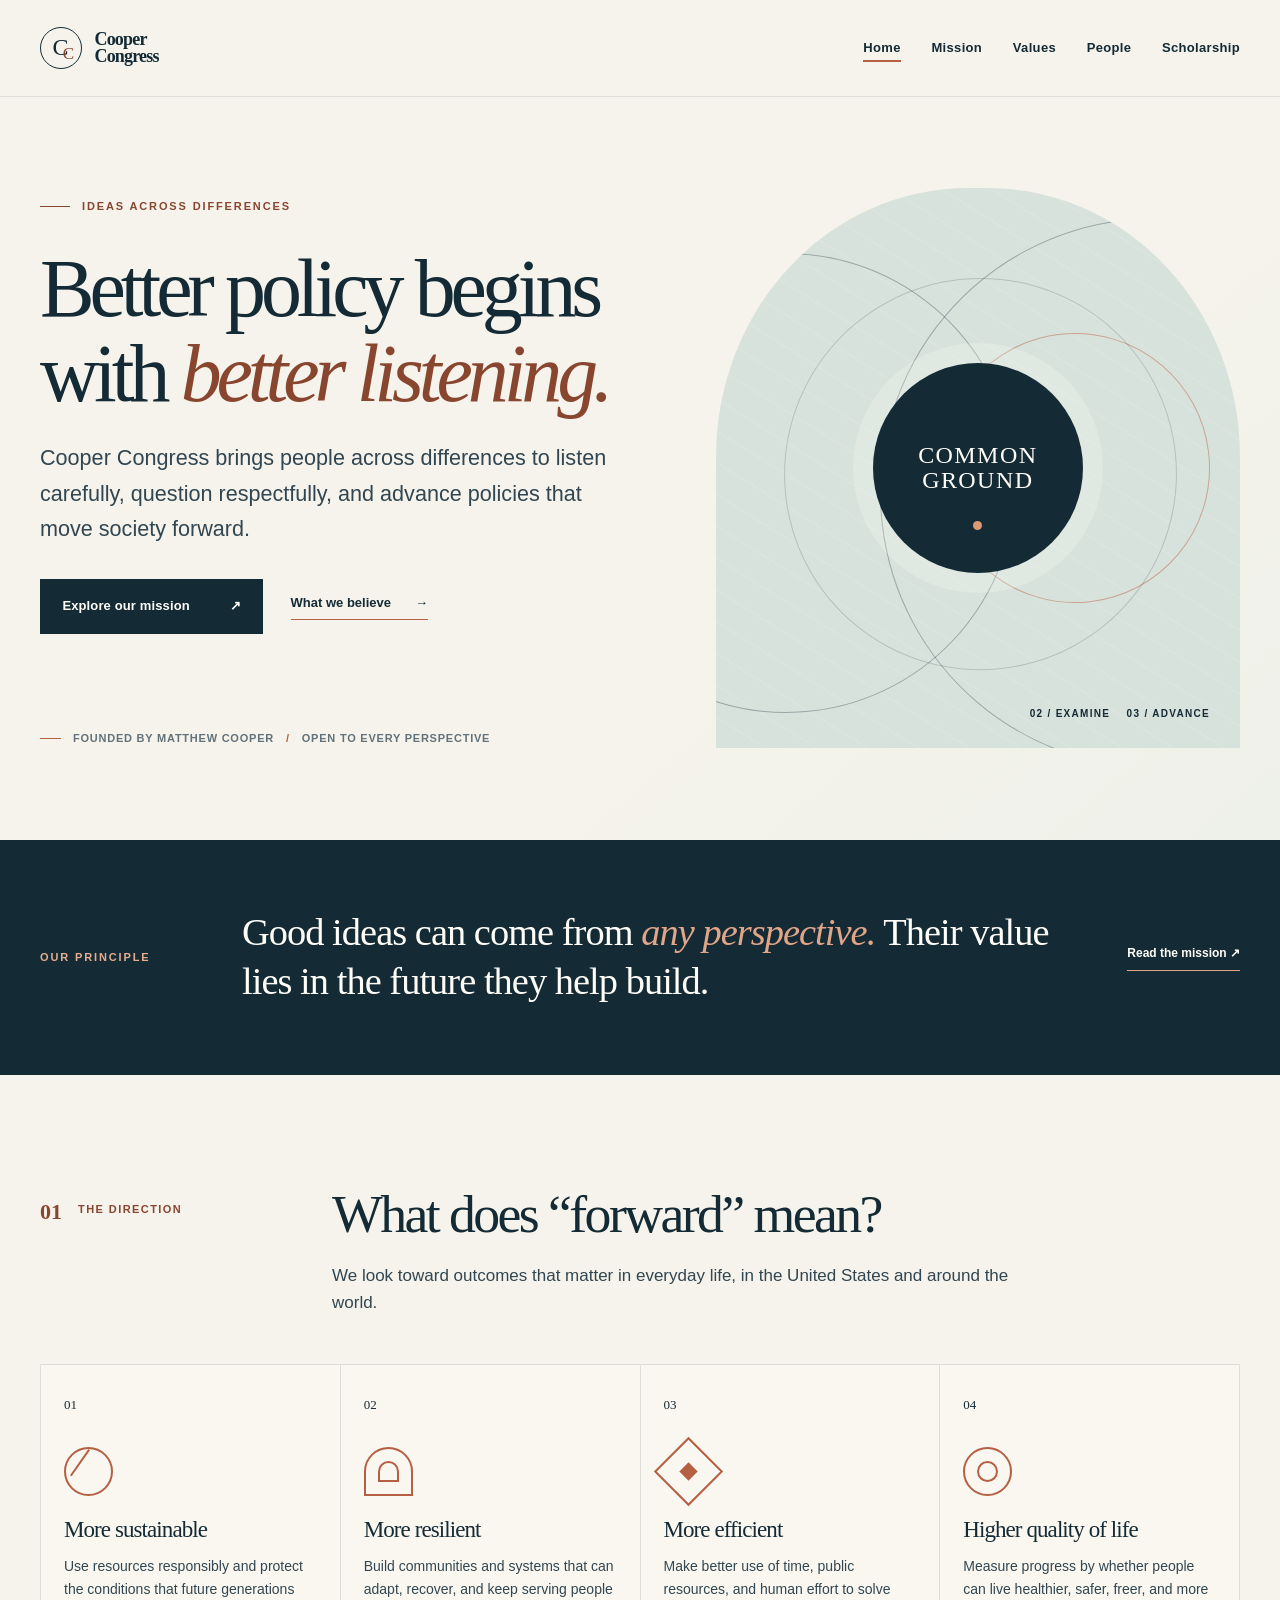
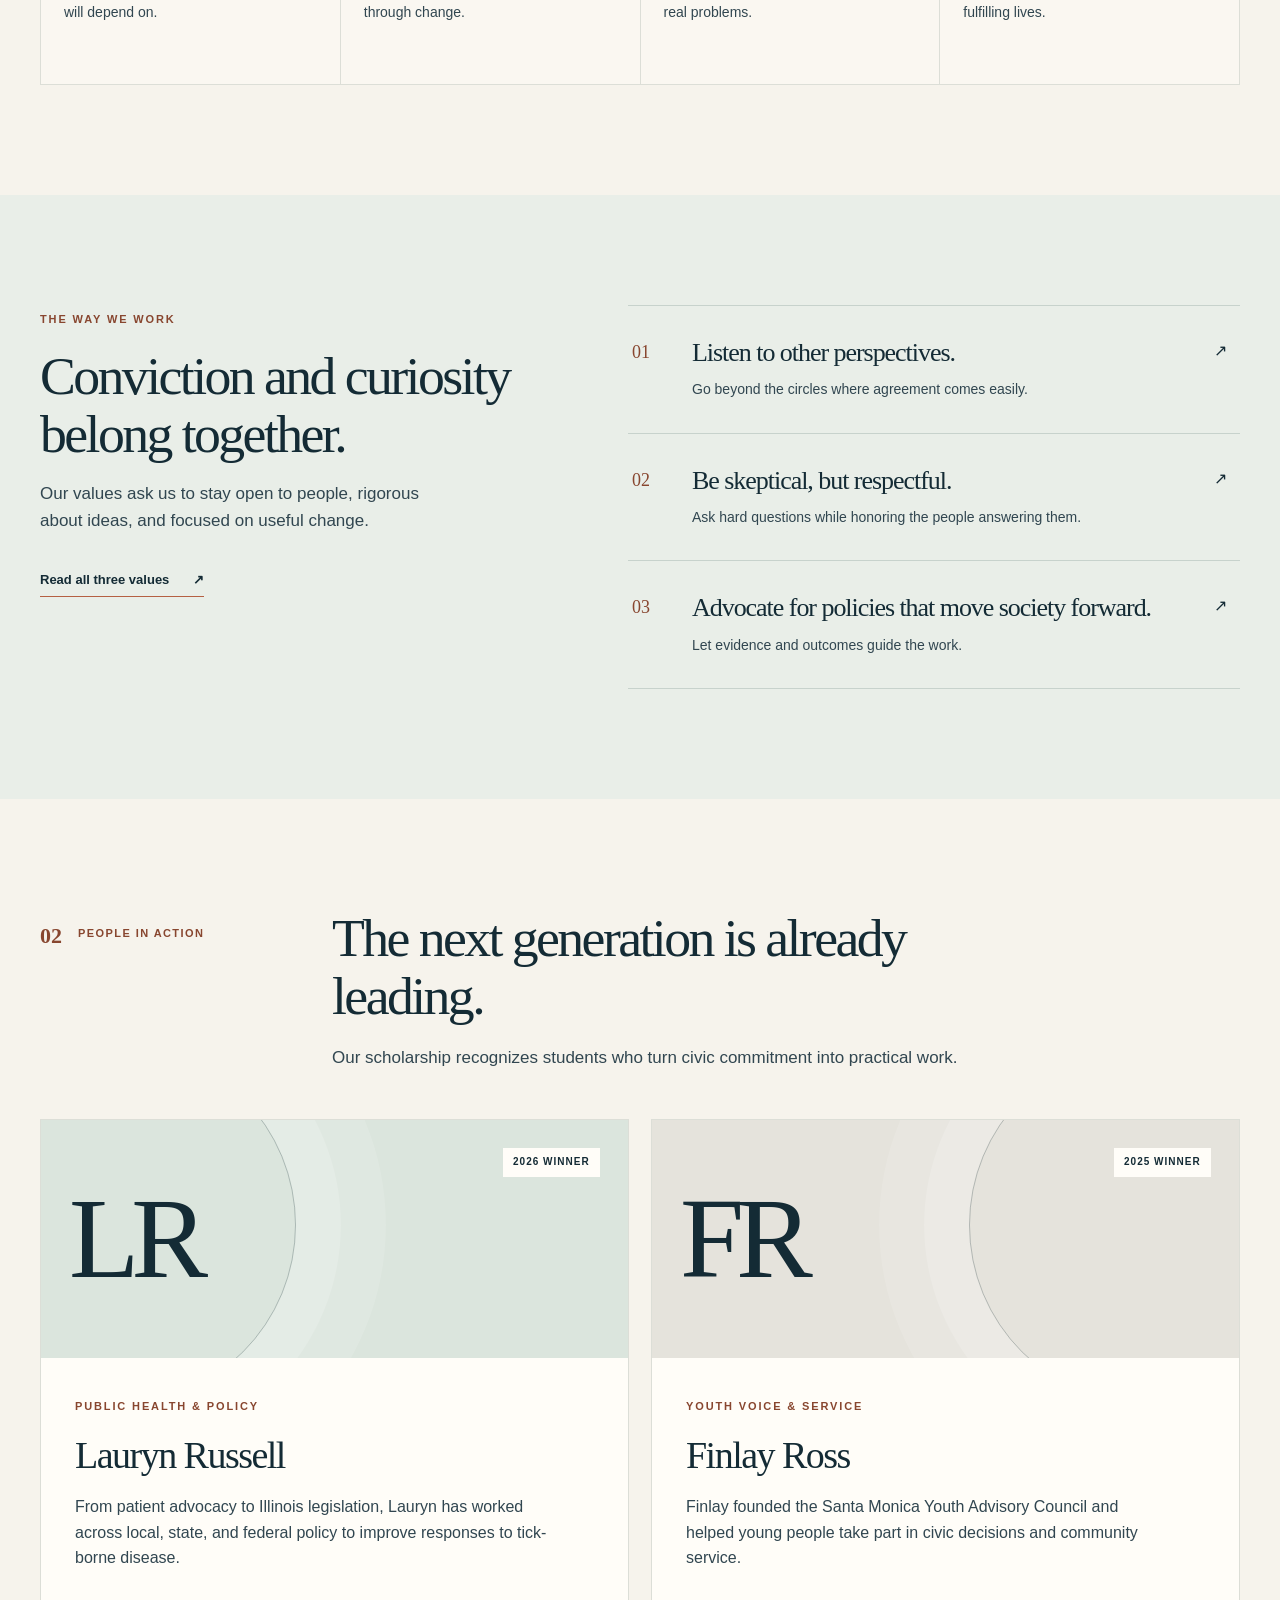
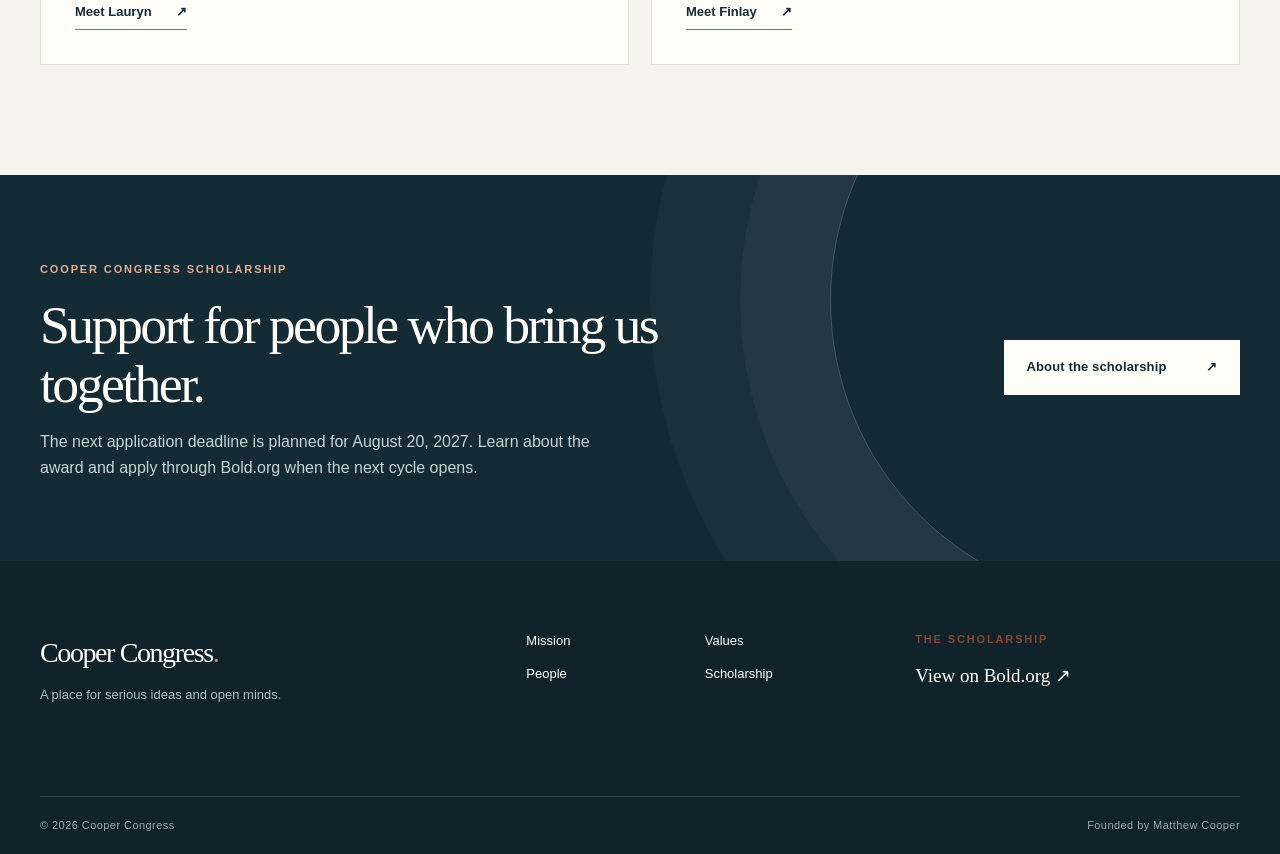
==== index.html @ 57b91f09 "Build Cooper Congress static website" ====
<!doctype html>
<html lang="en">
<head>
  <meta charset="utf-8">
  <meta name="viewport" content="width=device-width, initial-scale=1">
  <meta name="theme-color" content="#142b35">
  <meta name="description" content="Cooper Congress welcomes good ideas from every perspective and advances policies for a more sustainable, resilient, efficient, and livable future.">
  <title>Ideas across differences | Cooper Congress</title>
  <link rel="icon" type="image/svg+xml" href="./assets/images/favicon.svg">
  <link rel="stylesheet" href="./assets/css/styles.css">
  <script defer src="./assets/js/main.js"></script>
</head>
<body>
  <a class="skip-link" href="#main">Skip to content</a>
  <header class="site-header">
    <div class="header-inner shell">
      <a class="brand" href="./index.html" aria-label="Cooper Congress home">
        <span class="brand-mark" aria-hidden="true"><span>C</span><span>C</span></span>
        <span class="brand-name">Cooper<br>Congress</span>
      </a>
      <button class="menu-toggle" type="button" aria-expanded="false" aria-controls="site-nav" aria-label="Open navigation">
        <span></span><span></span><span></span>
      </button>
      <nav id="site-nav" class="site-nav" aria-label="Main navigation"><a href="./index.html" aria-current="page">Home</a><a href="./mission.html">Mission</a><a href="./values.html">Values</a><a href="./people.html">People</a><a href="./scholarship.html">Scholarship</a></nav>
    </div>
  </header>
  <main id="main">
<section class="hero home-hero">
  <div class="shell hero-grid">
    <div class="hero-copy">
      <div class="eyebrow"><span class="eyebrow-line"></span> Ideas across differences</div>
      <h1>Better policy begins with <em>better listening.</em></h1>
      <p class="lead">Cooper Congress brings people across differences to listen carefully, question respectfully, and advance policies that move society forward.</p>
      <div class="button-row">
        <a href="./mission.html" class="button button-dark">Explore our mission <span aria-hidden="true">↗</span></a>
        <a href="./values.html" class="text-link">What we believe <span aria-hidden="true">→</span></a>
      </div>
      <div class="hero-caption"><span class="tiny-rule"></span> Founded by Matthew Cooper <span class="caption-divider">/</span> Open to every perspective</div>
    </div>
    <div class="hero-art" role="img" aria-label="Abstract lines converging on a shared center">
      <div class="art-orbit art-orbit-one"></div>
      <div class="art-orbit art-orbit-two"></div>
      <div class="art-orbit art-orbit-three"></div>
      <div class="art-center"><span>COMMON<br>GROUND</span><i></i></div>
      <div class="art-label art-label-top">01 / Listen</div>
      <div class="art-label art-label-bottom">02 / Examine &nbsp;&nbsp; 03 / Advance</div>
    </div>
  </div>
</section>

<section class="statement-band">
  <div class="shell statement-inner">
    <span class="eyebrow light">Our principle</span>
    <p>Good ideas can come from <em>any perspective.</em> Their value lies in the future they help build.</p>
    <a href="./mission.html" aria-label="Read the Cooper Congress mission">Read the mission <span aria-hidden="true">↗</span></a>
  </div>
</section>

<section class="section section-outcomes">
  <div class="shell">
    <div class="section-heading">
      <div class="section-index"><span>01</span><span>The direction</span></div>
      <div><h2>What does “forward” mean?</h2><p>We look toward outcomes that matter in everyday life, in the United States and around the world.</p></div>
    </div>
    <div class="outcome-grid">
      <article class="outcome-card"><span class="card-number">01</span><div class="outcome-symbol symbol-sustain" aria-hidden="true"></div><h3>More sustainable</h3><p>Use resources responsibly and protect the conditions that future generations will depend on.</p></article>
      <article class="outcome-card"><span class="card-number">02</span><div class="outcome-symbol symbol-resilient" aria-hidden="true"></div><h3>More resilient</h3><p>Build communities and systems that can adapt, recover, and keep serving people through change.</p></article>
      <article class="outcome-card"><span class="card-number">03</span><div class="outcome-symbol symbol-efficient" aria-hidden="true"></div><h3>More efficient</h3><p>Make better use of time, public resources, and human effort to solve real problems.</p></article>
      <article class="outcome-card"><span class="card-number">04</span><div class="outcome-symbol symbol-life" aria-hidden="true"></div><h3>Higher quality of life</h3><p>Measure progress by whether people can live healthier, safer, freer, and more fulfilling lives.</p></article>
    </div>
  </div>
</section>

<section class="section values-preview">
  <div class="shell two-column">
    <div class="sticky-heading"><span class="eyebrow">The way we work</span><h2>Conviction and curiosity belong together.</h2><p>Our values ask us to stay open to people, rigorous about ideas, and focused on useful change.</p><a href="./values.html" class="text-link">Read all three values <span aria-hidden="true">↗</span></a></div>
    <div class="value-list">
      <a href="./values.html#listen"><span>01</span><div><h3>Listen to other perspectives.</h3><p>Go beyond the circles where agreement comes easily.</p></div><b aria-hidden="true">↗</b></a>
      <a href="./values.html#skeptical"><span>02</span><div><h3>Be skeptical, but respectful.</h3><p>Ask hard questions while honoring the people answering them.</p></div><b aria-hidden="true">↗</b></a>
      <a href="./values.html#advocate"><span>03</span><div><h3>Advocate for policies that move society forward.</h3><p>Let evidence and outcomes guide the work.</p></div><b aria-hidden="true">↗</b></a>
    </div>
  </div>
</section>

<section class="section winner-preview">
  <div class="shell">
    <div class="section-heading">
      <div class="section-index"><span>02</span><span>People in action</span></div>
      <div><h2>The next generation is already leading.</h2><p>Our scholarship recognizes students who turn civic commitment into practical work.</p></div>
    </div>
    <div class="winner-grid">
      <article class="winner-card">
        <div class="winner-card-top"><span class="portrait-initials">LR</span><span class="year-tag">2026 winner</span></div>
        <div class="winner-card-body"><span class="eyebrow">Public health & policy</span><h3>Lauryn Russell</h3><p>From patient advocacy to Illinois legislation, Lauryn has worked across local, state, and federal policy to improve responses to tick-borne disease.</p><a href="./people.html#lauryn" class="text-link">Meet Lauryn <span aria-hidden="true">↗</span></a></div>
      </article>
      <article class="winner-card">
        <div class="winner-card-top alt"><span class="portrait-initials">FR</span><span class="year-tag">2025 winner</span></div>
        <div class="winner-card-body"><span class="eyebrow">Youth voice & service</span><h3>Finlay Ross</h3><p>Finlay founded the Santa Monica Youth Advisory Council and helped young people take part in civic decisions and community service.</p><a href="./people.html#finlay" class="text-link">Meet Finlay <span aria-hidden="true">↗</span></a></div>
      </article>
    </div>
  </div>
</section>

<section class="scholarship-banner">
  <div class="shell banner-inner"><div><span class="eyebrow light">Cooper Congress Scholarship</span><h2>Support for people who bring us together.</h2><p>The next application deadline is planned for August 20, 2027. Learn about the award and apply through Bold.org when the next cycle opens.</p></div><a class="button button-light" href="./scholarship.html">About the scholarship <span aria-hidden="true">↗</span></a></div>
</section>
</main>
  <footer class="site-footer">
    <div class="shell footer-main">
      <div>
        <a class="footer-brand" href="./index.html">Cooper Congress<span class="brand-dot">.</span></a>
        <p>A place for serious ideas and open minds.</p>
      </div>
      <nav aria-label="Footer navigation">
        <a href="./mission.html">Mission</a>
        <a href="./values.html">Values</a>
        <a href="./people.html">People</a>
        <a href="./scholarship.html">Scholarship</a>
      </nav>
      <div class="footer-action">
        <span class="eyebrow">The scholarship</span>
        <a href="https://bold.org/scholarships/cooper-congress-scholarship/" target="_blank" rel="noopener noreferrer">View on Bold.org <span aria-hidden="true">↗</span></a>
      </div>
    </div>
    <div class="shell footer-bottom"><span>© <span id="year">2026</span> Cooper Congress</span><span>Founded by Matthew Cooper</span></div>
  </footer>
</body>
</html>
---- assets/css/styles.css ----
:root{
  --ink:#142b35;--ink-soft:#314650;--paper:#f6f3ec;--white:#fffdf8;--line:#dcded7;
  --copper:#b56043;--copper-dark:#88462f;--sage:#dbe5dd;--blue:#d8e4e7;
  --display:Georgia,"Times New Roman",serif;--body:"Aptos","Segoe UI",Arial,sans-serif;
  --shell:1200px;--shadow:0 20px 50px rgba(20,43,53,.09)
}
*,*::before,*::after{box-sizing:border-box}
html{scroll-behavior:smooth}
body{margin:0;background:var(--paper);color:var(--ink);font-family:var(--body);font-size:16px;line-height:1.6}
button,input{font:inherit}
button,a{-webkit-tap-highlight-color:transparent}
a{color:inherit;text-decoration:none}
a:hover{text-decoration:none}
p,h1,h2,h3,blockquote{margin-top:0}
p{margin-bottom:1.25rem}
img,svg{max-width:100%}
::selection{background:#eac7b6;color:var(--ink)}
:focus-visible{outline:3px solid var(--copper);outline-offset:4px}
.skip-link{position:absolute;z-index:20;left:1rem;top:-5rem;background:var(--white);padding:.7rem 1rem;font-weight:700}
.skip-link:focus{top:1rem}
.shell{width:min(calc(100% - 64px),var(--shell));margin-inline:auto}
.site-header{position:relative;z-index:10;background:var(--paper);border-bottom:1px solid var(--line)}
.header-inner{min-height:96px;display:flex;align-items:center;justify-content:space-between;gap:2rem}
.brand{display:flex;align-items:center;gap:.78rem;width:max-content}
.brand-mark{display:grid;place-items:center;position:relative;width:42px;height:42px;border:1.5px solid var(--ink);border-radius:50%;font-family:var(--display);font-size:24px;letter-spacing:-.2em;line-height:1}
.brand-mark span:first-child{transform:translate(-3px,-1px)}
.brand-mark span:last-child{position:absolute;transform:translate(5px,5px);font-size:17px;color:var(--copper-dark)}
.brand-name{font-family:var(--display);font-weight:700;font-size:18px;line-height:.95;letter-spacing:-.045em}
.site-nav{display:flex;align-items:center;gap:clamp(1.2rem,2.4vw,2.7rem)}
.site-nav a{position:relative;font-size:13px;font-weight:700;letter-spacing:.025em;padding:.6rem 0}
.site-nav a::after{content:"";position:absolute;left:0;right:0;bottom:.35rem;height:2px;background:var(--copper);transform:scaleX(0);transform-origin:left;transition:transform .2s ease}
.site-nav a:hover::after,.site-nav a[aria-current="page"]::after{transform:scaleX(1)}
.menu-toggle{display:none}
.eyebrow{display:inline-flex;align-items:center;gap:.75rem;font-size:11px;font-weight:800;letter-spacing:.17em;text-transform:uppercase;color:var(--copper-dark)}
.eyebrow.light{color:#e6ad91}
.eyebrow-line{display:inline-block;width:30px;height:1px;background:currentColor}
h1,h2,h3{font-weight:400}
h1,h2,h3,.footer-brand{font-family:var(--display)}
h1{font-size:clamp(3.5rem,6.4vw,6.8rem);line-height:1.03;letter-spacing:-.062em}
h2{font-size:clamp(2.35rem,4.2vw,4.2rem);line-height:1.09;letter-spacing:-.048em}
h3{font-size:clamp(1.45rem,2.2vw,2rem);line-height:1.18;letter-spacing:-.04em}
em{font-weight:400;color:var(--copper-dark)}
.lead{font-size:clamp(1.1rem,1.7vw,1.35rem);line-height:1.65;color:var(--ink-soft);max-width:680px}
.button-row{display:flex;align-items:center;flex-wrap:wrap;gap:1.7rem;margin-top:2rem}
.button{min-height:55px;padding:.85rem 1.4rem;display:inline-flex;align-items:center;justify-content:center;gap:2.5rem;font-size:13px;font-weight:800;letter-spacing:.01em;transition:transform .2s ease,background .2s ease}
.button:hover{transform:translateY(-3px)}
.button-dark{background:var(--ink);color:var(--white)}
.button-dark:hover{background:#284955}
.button-light{background:var(--white);color:var(--ink)}
.button-light:hover{background:#f2e6da}
.text-link{display:inline-flex;align-items:center;gap:1.5rem;font-size:13px;font-weight:800;border-bottom:1px solid var(--copper);padding-bottom:.35rem}
.text-link:hover{color:var(--copper-dark)}
.hero{overflow:hidden}
.home-hero{background:linear-gradient(140deg,#f6f3ec 58%,#eef1e9)}
.hero-grid{display:grid;grid-template-columns:1.08fr .92fr;min-height:650px;align-items:center;gap:5%;padding-block:60px}
.hero-copy{padding-block:2rem;position:relative;z-index:1}
.hero-copy h1{max-width:760px;margin:2rem 0 1.5rem}
.hero-copy .lead{max-width:570px}
.hero-caption{display:flex;align-items:center;gap:.75rem;margin-top:6rem;font-size:11px;font-weight:700;letter-spacing:.07em;text-transform:uppercase;color:#62717a}
.tiny-rule{width:21px;height:1px;background:var(--copper)}
.caption-divider{color:var(--copper)}
.hero-art{position:relative;min-height:560px;background:#d8e2dc;overflow:hidden;border-radius:48% 48% 0 0;isolation:isolate}
.hero-art::before{content:"";position:absolute;inset:0;background:repeating-linear-gradient(32deg,transparent 0 25px,rgba(255,255,255,.18) 26px 27px);opacity:.45}
.hero-art::after{content:"";position:absolute;width:75%;height:70%;left:13%;top:16%;border:1px solid rgba(20,43,53,.18);border-radius:50%;transform:rotate(-28deg)}
.art-orbit{position:absolute;border:1px solid rgba(20,43,53,.32);border-radius:50%;transform:rotate(-28deg)}
.art-orbit-one{width:460px;height:460px;left:-160px;top:65px}
.art-orbit-two{width:550px;height:550px;right:-190px;top:30px}
.art-orbit-three{width:270px;height:270px;right:30px;top:145px;border-color:rgba(181,96,67,.48)}
.art-center{position:absolute;z-index:2;width:210px;height:210px;left:50%;top:50%;transform:translate(-50%,-50%);border-radius:50%;background:var(--ink);color:var(--white);display:grid;place-items:center;text-align:center;font-family:var(--display);font-size:24px;line-height:1.05;letter-spacing:.06em;box-shadow:0 0 0 20px rgba(255,253,248,.2)}
.art-center i{position:absolute;width:9px;height:9px;background:#dd9975;bottom:43px;border-radius:50%}
.art-label{position:absolute;z-index:3;font-size:10px;letter-spacing:.13em;text-transform:uppercase;font-weight:800;color:var(--ink)}
.art-label-top{left:36px;top:38px}.art-label-bottom{right:30px;bottom:26px}
.statement-band{background:var(--ink);color:var(--white)}
.statement-inner{display:grid;grid-template-columns:170px minmax(0,1fr) 150px;align-items:center;gap:2rem;padding-block:68px}
.statement-inner p{font-family:var(--display);font-size:clamp(1.7rem,3vw,2.75rem);line-height:1.3;letter-spacing:-.025em;margin:0}
.statement-inner em{color:#e1a588}
.statement-inner a{justify-self:end;font-size:12px;font-weight:800;border-bottom:1px solid #e1a588;padding-bottom:.4rem}
.statement-inner a:hover{color:#e1a588}
.section{padding-block:110px}
.section-heading{display:grid;grid-template-columns:260px minmax(0,1fr);gap:2rem;margin-bottom:48px}
.section-index{display:flex;align-items:flex-start;gap:1rem;font-size:11px;font-weight:800;letter-spacing:.13em;text-transform:uppercase;color:var(--copper-dark);padding-top:1rem}
.section-index span:first-child{font-family:var(--display);font-size:22px;letter-spacing:0;line-height:1}
.section-heading h2{max-width:700px;margin:0 0 1.1rem}
.section-heading p{font-size:17px;color:var(--ink-soft);max-width:690px;margin:0}
.outcome-grid{display:grid;grid-template-columns:repeat(4,1fr);border-top:1px solid var(--line);border-left:1px solid var(--line)}
.outcome-card{min-height:320px;padding:26px 23px 28px;border-right:1px solid var(--line);border-bottom:1px solid var(--line);background:rgba(255,253,248,.42);transition:background .2s ease,transform .2s ease}
.outcome-card:hover{background:var(--white);transform:translateY(-4px);box-shadow:var(--shadow)}
.card-number{font-family:var(--display);font-size:13px}
.outcome-symbol{width:49px;height:49px;margin:30px 0 20px;position:relative}
.symbol-sustain{border:2px solid var(--copper);border-radius:50%}
.symbol-sustain::after{content:"";position:absolute;left:11px;top:4px;width:24px;height:32px;border-left:2px solid var(--copper);transform:rotate(35deg)}
.symbol-resilient{border:2px solid var(--copper);border-radius:50% 50% 0 0}
.symbol-resilient::after{content:"";position:absolute;inset:12px;border:2px solid var(--copper);border-radius:50% 50% 0 0}
.symbol-efficient{border:2px solid var(--copper);transform:rotate(45deg)}
.symbol-efficient::after{content:"";position:absolute;width:13px;height:13px;top:16px;left:16px;background:var(--copper)}
.symbol-life{border:2px solid var(--copper);border-radius:50%}
.symbol-life::after{content:"";position:absolute;width:21px;height:21px;top:12px;left:12px;border:2px solid var(--copper);border-radius:50%}
.outcome-card h3{font-size:23px;margin-bottom:.75rem}
.outcome-card p{font-size:14px;color:var(--ink-soft);line-height:1.65;margin:0}
.values-preview{background:#e9eee8}
.two-column{display:grid;grid-template-columns:40% minmax(0,1fr);gap:9%}
.sticky-heading{align-self:start;position:sticky;top:2rem}
.sticky-heading h2{margin:1rem 0}
.sticky-heading p{color:var(--ink-soft);font-size:17px;max-width:390px;margin-bottom:2rem}
.value-list{border-top:1px solid #c7d2cc}
.value-list a{display:grid;grid-template-columns:36px 1fr 22px;gap:1.5rem;border-bottom:1px solid #c7d2cc;padding:2rem .25rem;transition:padding .2s ease}
.value-list a:hover{padding-left:1rem}
.value-list a>span{font-family:var(--display);color:var(--copper-dark);font-size:18px}
.value-list h3{font-size:26px;margin:0 0 .6rem}
.value-list p{font-size:14px;color:var(--ink-soft);margin:0}
.value-list b{font-weight:400}
.winner-preview{background:var(--paper)}
.winner-grid{display:grid;grid-template-columns:1fr 1fr;gap:22px}
.winner-card{background:var(--white);border:1px solid var(--line)}
.winner-card-top{height:238px;display:flex;align-items:center;justify-content:space-between;padding:28px;background:#dbe5dd;position:relative;overflow:hidden}
.winner-card-top::before{content:"";position:absolute;width:360px;height:360px;border:1px solid rgba(20,43,53,.24);border-radius:50%;left:-105px;top:-75px;box-shadow:0 0 0 45px rgba(255,255,255,.15),0 0 0 90px rgba(255,255,255,.11)}
.winner-card-top.alt{background:#e5e3dc}
.winner-card-top.alt::before{left:auto;right:-90px}
.portrait-initials{z-index:1;font-family:var(--display);font-size:clamp(5rem,9vw,8rem);letter-spacing:-.07em;color:var(--ink);line-height:1}
.year-tag{z-index:1;align-self:flex-start;padding:.4rem .65rem;background:var(--white);font-size:10px;font-weight:800;text-transform:uppercase;letter-spacing:.1em}
.winner-card-body{padding:34px}
.winner-card h3{font-size:38px;margin:1rem 0}
.winner-card p{color:var(--ink-soft);max-width:480px;min-height:80px}
.winner-card .text-link{margin-top:.5rem}
.scholarship-banner{background:var(--ink);color:var(--white);position:relative;overflow:hidden}
.scholarship-banner::after{content:"";position:absolute;right:-160px;top:-180px;width:610px;height:610px;border:1px solid rgba(255,255,255,.2);border-radius:50%;box-shadow:0 0 0 90px rgba(255,255,255,.04),0 0 0 180px rgba(255,255,255,.025)}
.banner-inner{position:relative;z-index:1;display:flex;justify-content:space-between;align-items:center;gap:3rem;padding-block:80px}
.banner-inner h2{max-width:630px;margin:1rem 0}
.banner-inner p{color:#c7d2d5;max-width:590px;margin:0}
.page-hero{padding-block:92px 104px}
.page-hero h1{max-width:980px;margin:2rem 0 1.5rem}
.page-hero .lead{max-width:820px;margin-bottom:0}
.split-prose{display:grid;grid-template-columns:260px minmax(0,750px);gap:2rem}
.prose h2{margin-bottom:1.5rem}
.prose p{font-size:17px;color:var(--ink-soft);line-height:1.82}
.prose .button{margin-top:1rem}
.mission-intro{background:var(--white)}
.mission-outcomes{background:#e9eee8}
.mission-grid{display:grid;grid-template-columns:repeat(2,1fr);gap:1px;background:#c7d2cc;border:1px solid #c7d2cc}
.mission-grid article{background:#e9eee8;padding:35px 38px}
.mission-grid article span{font-size:11px;letter-spacing:.14em;font-weight:800;color:var(--copper-dark)}
.mission-grid article h3{margin:2rem 0 1rem;font-size:31px}
.mission-grid article p{max-width:440px;color:var(--ink-soft);margin:0}
.quote-band{background:var(--ink);color:var(--white);padding-block:95px}
.quote-band blockquote{font-family:var(--display);font-size:clamp(2.2rem,4.1vw,4rem);line-height:1.23;letter-spacing:-.04em;max-width:940px;margin:1.5rem 0}
.quote-band span:last-child{font-size:11px;text-transform:uppercase;letter-spacing:.15em;color:#b6c9cb}
.value-detail{scroll-margin-top:20px}
.value-detail.alternate{background:var(--white)}
.value-detail-grid{display:grid;grid-template-columns:40% minmax(0,1fr);gap:9%}
.value-numeral{font-family:var(--display);font-size:17px;color:var(--copper-dark)}
.value-detail-title h2{max-width:430px;margin:1.5rem 0}
.value-detail-title p{font-family:var(--display);font-size:20px;color:var(--copper-dark)}
.practice{border-left:2px solid var(--copper);padding:.2rem 0 .2rem 1.5rem;margin-top:2rem}
.practice span{display:block;font-size:11px;font-weight:800;letter-spacing:.14em;text-transform:uppercase;color:var(--copper-dark);margin-bottom:.65rem}
.practice p{margin:0;font-size:16px}
.values-end{padding-top:0}
.end-card{background:#dce5df;padding:65px}
.end-card h2{margin:1rem 0 2rem}
.person-layout{display:grid;grid-template-columns:40% minmax(0,1fr);gap:9%;align-items:center}
.founder-section{background:var(--white)}
.person-panel{height:480px;background:var(--ink);position:relative;display:grid;place-items:center;overflow:hidden}
.person-panel::before{content:"";position:absolute;width:400px;height:400px;border:1px solid rgba(255,255,255,.25);border-radius:50%;box-shadow:0 0 0 70px rgba(255,255,255,.05),0 0 0 140px rgba(255,255,255,.035)}
.person-monogram{position:relative;color:#f6f3ec;font-family:var(--display);font-size:clamp(7rem,14vw,12rem);letter-spacing:-.1em}
.panel-caption{position:absolute;bottom:24px;left:28px;color:#d3ddd9;text-transform:uppercase;letter-spacing:.13em;font-size:10px}
.person-copy h2{margin:1rem 0}
.person-copy p{font-size:16px;color:var(--ink-soft);line-height:1.78}
.person-copy .person-intro{font-family:var(--display);font-size:25px;color:var(--ink);line-height:1.42}
.person-copy .text-link{margin-top:1rem}
.winners-section{background:var(--paper)}
.recipient{display:grid;grid-template-columns:30% 1fr;margin-top:28px;border:1px solid var(--line);background:var(--white);scroll-margin-top:20px}
.recipient-sidebar{min-height:440px;padding:30px;background:#dbe5dd;display:flex;flex-direction:column;align-items:flex-start;gap:.25rem}
.recipient-sidebar.alt{background:#e5e3dc}
.recipient-mark{font-family:var(--display);font-size:clamp(6rem,9vw,9rem);letter-spacing:-.1em;line-height:1;margin:auto 0}
.recipient-sidebar>span{font-size:11px;font-weight:800;text-transform:uppercase;letter-spacing:.11em}
.recipient-main{padding:45px 55px}
.recipient-main h3{font-size:45px;margin:1rem 0}
.recipient-main>p{font-size:16px;color:var(--ink-soft);line-height:1.78}
.recipient-note{margin:1.6rem 0;padding:1.2rem 1.5rem;background:#edf1ec}
.recipient-note span{font-size:10px;color:var(--copper-dark);letter-spacing:.14em;text-transform:uppercase;font-weight:800}
.recipient-note p{margin:.5rem 0 0;font-family:var(--display);font-size:19px;line-height:1.45}
.recipient-links{display:flex;gap:1rem 2rem;flex-wrap:wrap}
.recipient-links a{font-size:12px;font-weight:800;border-bottom:1px solid var(--copper);padding-bottom:.3rem}
.recipient-links a:hover{color:var(--copper-dark)}
.scholarship-hero{padding-bottom:80px}
.award-strip{background:var(--ink);color:var(--white)}
.award-grid{display:grid;grid-template-columns:repeat(4,1fr)}
.award-grid>div{padding:28px 22px;border-right:1px solid rgba(255,255,255,.2)}
.award-grid>div:first-child{padding-left:0}
.award-grid>div:last-child{border:0}
.award-grid span{display:block;font-size:10px;color:#c7d2d5;text-transform:uppercase;letter-spacing:.13em;margin-bottom:.5rem}
.award-grid strong{font-family:var(--display);font-size:25px;font-weight:400}
.eligibility-grid{display:grid;grid-template-columns:repeat(3,1fr);gap:18px}
.eligibility-card{padding:30px;background:var(--white);border:1px solid var(--line);min-height:210px}
.eligibility-card>span{font-family:var(--display);color:var(--copper-dark)}
.eligibility-card h3{font-size:26px;margin:1.5rem 0 .5rem}
.eligibility-card p{color:var(--ink-soft);font-size:14px;margin:0}
.eligibility-footnote{max-width:870px;color:var(--ink-soft);margin:26px 0 0}
.application-section{background:var(--white)}
.prompt-list{padding:0;margin:1.5rem 0 1.7rem;list-style:none;counter-reset:prompts}
.prompt-list li{position:relative;counter-increment:prompts;padding:1rem 0 1rem 55px;border-top:1px solid var(--line);color:var(--ink-soft)}
.prompt-list li:last-child{border-bottom:1px solid var(--line)}
.prompt-list li::before{content:"0" counter(prompts);position:absolute;left:0;top:1rem;color:var(--copper-dark);font-family:var(--display);font-size:21px}
.prompt-list strong{color:var(--ink)}
.cycle-section{padding-block:90px}
.cycle-card{display:flex;align-items:center;justify-content:space-between;gap:3rem;padding:60px;background:var(--ink);color:var(--white)}
.cycle-card h2{margin:1rem 0}
.cycle-card p{max-width:720px;color:#c7d2d5;margin-bottom:1.25rem}
.checked-date{font-size:12px;color:#acbcc1}
.simple-winners{border-top:1px solid var(--line)}
.simple-winners a{display:grid;grid-template-columns:100px 1fr 1fr 25px;align-items:center;gap:1rem;border-bottom:1px solid var(--line);padding:1.5rem 0;transition:padding .2s ease}
.simple-winners a:hover{padding-left:1rem}
.simple-winners span{font-family:var(--display);color:var(--copper-dark)}
.simple-winners strong{font-family:var(--display);font-size:26px;font-weight:400}
.simple-winners em{font-family:var(--body);font-style:normal;font-size:14px;color:var(--ink-soft)}
.simple-winners b{font-weight:400}
.not-found{min-height:580px}
.not-found .button{margin-top:2rem}
.site-footer{background:#10232b;color:var(--white)}
.footer-main{display:grid;grid-template-columns:1.3fr 1fr 1fr;gap:4rem;padding-block:70px}
.footer-brand{font-size:28px;letter-spacing:-.05em}
.brand-dot{color:#d08b6d}
.footer-main p{font-size:13px;color:#afc0c3;margin-top:.6rem}
.footer-main nav{display:grid;grid-template-columns:1fr 1fr;align-content:start;gap:.8rem 2rem;font-size:13px}
.footer-main nav a:hover,.footer-action a:hover{color:#e6ad91}
.footer-action{display:flex;align-items:flex-start;flex-direction:column;gap:.8rem}
.footer-action a{font-family:var(--display);font-size:19px}
.footer-bottom{display:flex;justify-content:space-between;gap:1rem;border-top:1px solid rgba(255,255,255,.16);padding-block:20px;color:#99acb0;font-size:11px;letter-spacing:.04em}
@media(max-width:1000px){
  .hero-grid{gap:3%}.hero-art{min-height:500px}
  .section-heading,.split-prose{grid-template-columns:180px 1fr}
  .outcome-grid{grid-template-columns:repeat(2,1fr)}
  .footer-main{gap:2rem}
}
@media(max-width:760px){
  .shell{width:min(calc(100% - 36px),var(--shell))}
  .header-inner{min-height:76px}
  .menu-toggle{width:44px;height:44px;display:flex;flex-direction:column;justify-content:center;align-items:center;gap:5px;border:1px solid var(--line);background:transparent;cursor:pointer}
  .menu-toggle span{display:block;width:19px;height:2px;background:var(--ink)}
  .site-nav{display:flex;flex-direction:column;align-items:stretch;gap:0;position:absolute;top:100%;left:0;right:0;padding:10px 18px 20px;background:var(--paper);border-bottom:1px solid var(--line);box-shadow:var(--shadow)}
  .js .site-nav{display:none}
  .js .site-nav.is-open{display:flex}
  .site-nav a{padding:12px 7px}
  .site-nav a::after{bottom:7px;right:auto;width:50px}
  .hero-grid{grid-template-columns:1fr;min-height:0;padding-block:65px 0;gap:30px}
  .hero-copy{padding:0}
  .hero-copy h1{margin:1.5rem 0}
  .hero-caption{margin-top:3rem}
  .hero-art{min-height:390px;border-radius:45% 45% 0 0}
  .art-center{width:170px;height:170px;font-size:19px}
  .art-center i{bottom:28px}
  .statement-inner{grid-template-columns:1fr;gap:1.3rem;padding-block:55px}
  .statement-inner a{justify-self:start}
  .section{padding-block:75px}
  .section-heading,.split-prose{grid-template-columns:1fr;gap:1.5rem}
  .section-heading{margin-bottom:30px}
  .section-index{padding:0}
  .two-column,.value-detail-grid,.person-layout{grid-template-columns:1fr;gap:2.3rem}
  .sticky-heading{position:static}
  .winner-grid{grid-template-columns:1fr}
  .winner-card p{min-height:0}
  .banner-inner{align-items:flex-start;flex-direction:column;padding-block:65px}
  .page-hero{padding-block:70px 80px}
  .mission-grid{grid-template-columns:1fr}
  .value-detail-title h2{max-width:600px}
  .person-panel{height:340px}
  .recipient{grid-template-columns:1fr}
  .recipient-sidebar{min-height:205px}
  .recipient-mark{margin:1rem 0}
  .recipient-main{padding:35px 28px}
  .award-grid{grid-template-columns:repeat(2,1fr)}
  .award-grid>div{border-bottom:1px solid rgba(255,255,255,.2)}
  .award-grid>div:nth-child(odd){padding-left:0}
  .award-grid>div:nth-child(even){border-right:0}
  .eligibility-grid{grid-template-columns:1fr}
  .eligibility-card{min-height:0}
  .cycle-card{align-items:flex-start;flex-direction:column;padding:40px 25px}
  .simple-winners a{grid-template-columns:70px 1fr 20px;gap:.4rem 1rem}
  .simple-winners em{grid-column:2}
  .simple-winners b{grid-row:1;grid-column:3}
  .footer-main{grid-template-columns:1fr 1fr}
  .footer-main>div:first-child{grid-column:1/-1}
}
@media(max-width:480px){
  h1{font-size:clamp(3.1rem,14vw,4.2rem)}
  h2{font-size:clamp(2.2rem,10vw,3rem)}
  .hero-art{min-height:330px}
  .art-label-bottom{left:22px;right:auto}
  .button-row{align-items:flex-start;flex-direction:column;gap:1.2rem}
  .outcome-grid{grid-template-columns:1fr}
  .outcome-card{min-height:0}
  .value-list a{gap:.7rem;grid-template-columns:25px 1fr 18px}
  .winner-card-top{height:195px}
  .end-card{padding:38px 25px}
  .person-copy .person-intro{font-size:22px}
  .recipient-main h3{font-size:38px}
  .award-grid strong{font-size:21px}
  .footer-main{grid-template-columns:1fr;gap:2.5rem}
  .footer-main>div:first-child{grid-column:auto}
  .footer-bottom{flex-direction:column}
}
@media(prefers-reduced-motion:reduce){
  html{scroll-behavior:auto}
  *,*::before,*::after{transition-duration:.01ms!important;animation-duration:.01ms!important}
}
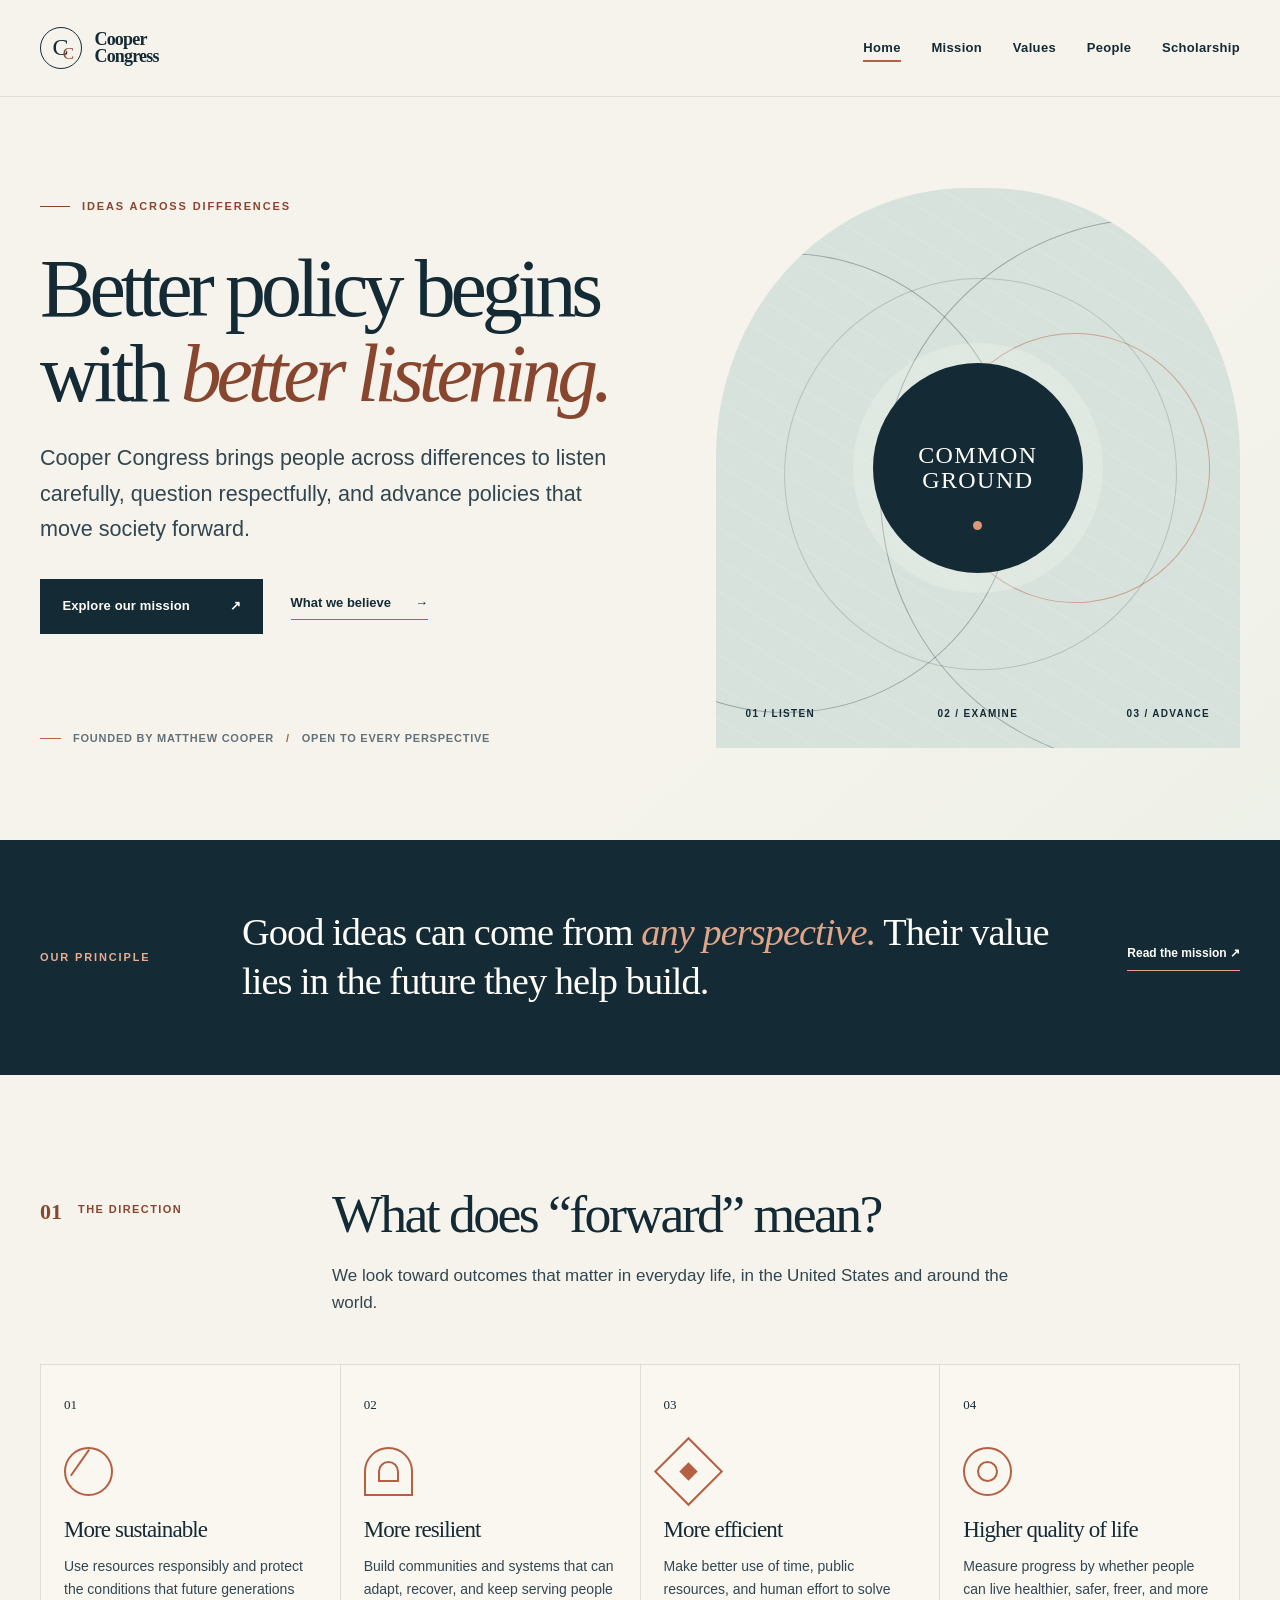
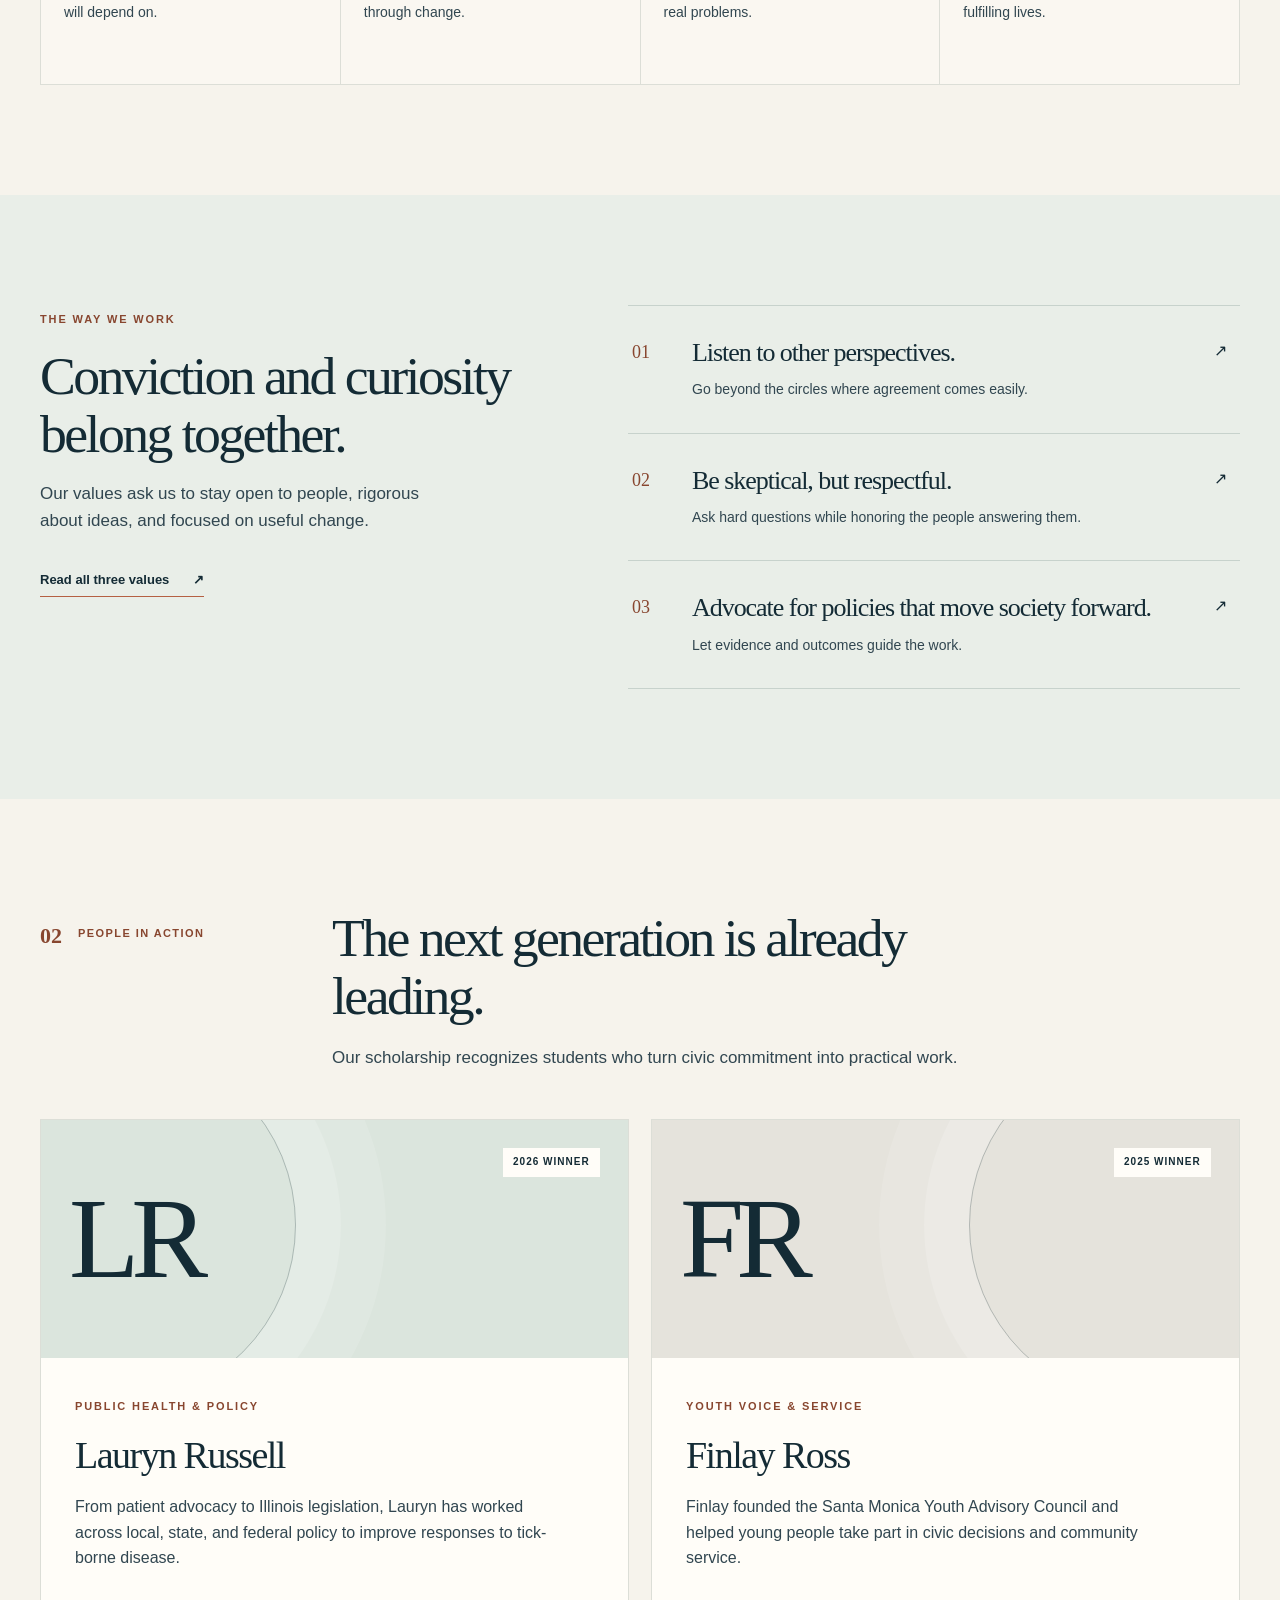
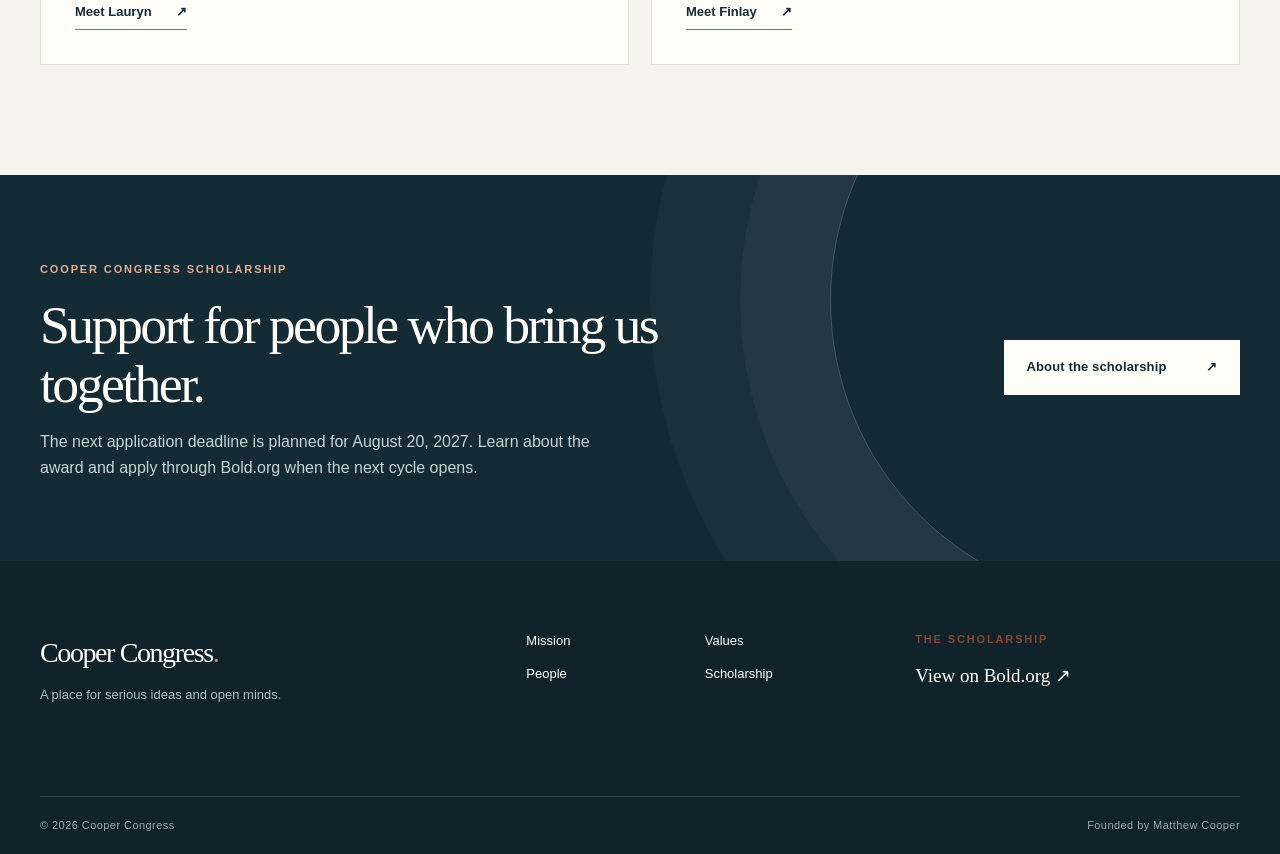
==== commit ce30728d: "Align hero artwork step labels" ====
--- a/index.html
+++ b/index.html
@@ -6,6 +6,11 @@
   <meta name="theme-color" content="#142b35">
   <meta name="description" content="Cooper Congress welcomes good ideas from every perspective and advances policies for a more sustainable, resilient, efficient, and livable future.">
   <title>Ideas across differences | Cooper Congress</title>
+  <link rel="canonical" href="https://coopercongress.com/">
+  <meta property="og:type" content="website">
+  <meta property="og:title" content="Ideas across differences | Cooper Congress">
+  <meta property="og:description" content="Cooper Congress welcomes good ideas from every perspective and advances policies for a more sustainable, resilient, efficient, and livable future.">
+  <meta property="og:url" content="https://coopercongress.com/">
   <link rel="icon" type="image/svg+xml" href="./assets/images/favicon.svg">
   <link rel="stylesheet" href="./assets/css/styles.css">
   <script defer src="./assets/js/main.js"></script>
@@ -37,13 +42,14 @@
       </div>
       <div class="hero-caption"><span class="tiny-rule"></span> Founded by Matthew Cooper <span class="caption-divider">/</span> Open to every perspective</div>
     </div>
-    <div class="hero-art" role="img" aria-label="Abstract lines converging on a shared center">
+    <div class="hero-art" role="img" aria-label="Abstract lines converging on common ground: listen, examine, advance">
       <div class="art-orbit art-orbit-one"></div>
       <div class="art-orbit art-orbit-two"></div>
       <div class="art-orbit art-orbit-three"></div>
       <div class="art-center"><span>COMMON<br>GROUND</span><i></i></div>
-      <div class="art-label art-label-top">01 / Listen</div>
-      <div class="art-label art-label-bottom">02 / Examine &nbsp;&nbsp; 03 / Advance</div>
+      <div class="art-label art-label-left">01 / Listen</div>
+      <div class="art-label art-label-middle">02 / Examine</div>
+      <div class="art-label art-label-right">03 / Advance</div>
     </div>
   </div>
 </section>
--- a/assets/css/styles.css
+++ b/assets/css/styles.css
@@ -68,8 +68,8 @@
 .art-orbit-three{width:270px;height:270px;right:30px;top:145px;border-color:rgba(181,96,67,.48)}
 .art-center{position:absolute;z-index:2;width:210px;height:210px;left:50%;top:50%;transform:translate(-50%,-50%);border-radius:50%;background:var(--ink);color:var(--white);display:grid;place-items:center;text-align:center;font-family:var(--display);font-size:24px;line-height:1.05;letter-spacing:.06em;box-shadow:0 0 0 20px rgba(255,253,248,.2)}
 .art-center i{position:absolute;width:9px;height:9px;background:#dd9975;bottom:43px;border-radius:50%}
-.art-label{position:absolute;z-index:3;font-size:10px;letter-spacing:.13em;text-transform:uppercase;font-weight:800;color:var(--ink)}
-.art-label-top{left:36px;top:38px}.art-label-bottom{right:30px;bottom:26px}
+.art-label{position:absolute;z-index:3;bottom:26px;font-size:10px;letter-spacing:.13em;text-transform:uppercase;font-weight:800;color:var(--ink);white-space:nowrap}
+.art-label-left{left:30px}.art-label-middle{left:50%;transform:translateX(-50%);text-align:center}.art-label-right{right:30px}
 .statement-band{background:var(--ink);color:var(--white)}
 .statement-inner{display:grid;grid-template-columns:170px minmax(0,1fr) 150px;align-items:center;gap:2rem;padding-block:68px}
 .statement-inner p{font-family:var(--display);font-size:clamp(1.7rem,3vw,2.75rem);line-height:1.3;letter-spacing:-.025em;margin:0}
@@ -284,7 +284,8 @@
   h1{font-size:clamp(3.1rem,14vw,4.2rem)}
   h2{font-size:clamp(2.2rem,10vw,3rem)}
   .hero-art{min-height:330px}
-  .art-label-bottom{left:22px;right:auto}
+  .art-label{bottom:20px;font-size:8.5px;letter-spacing:.08em}
+  .art-label-left{left:14px}.art-label-right{right:14px}
   .button-row{align-items:flex-start;flex-direction:column;gap:1.2rem}
   .outcome-grid{grid-template-columns:1fr}
   .outcome-card{min-height:0}
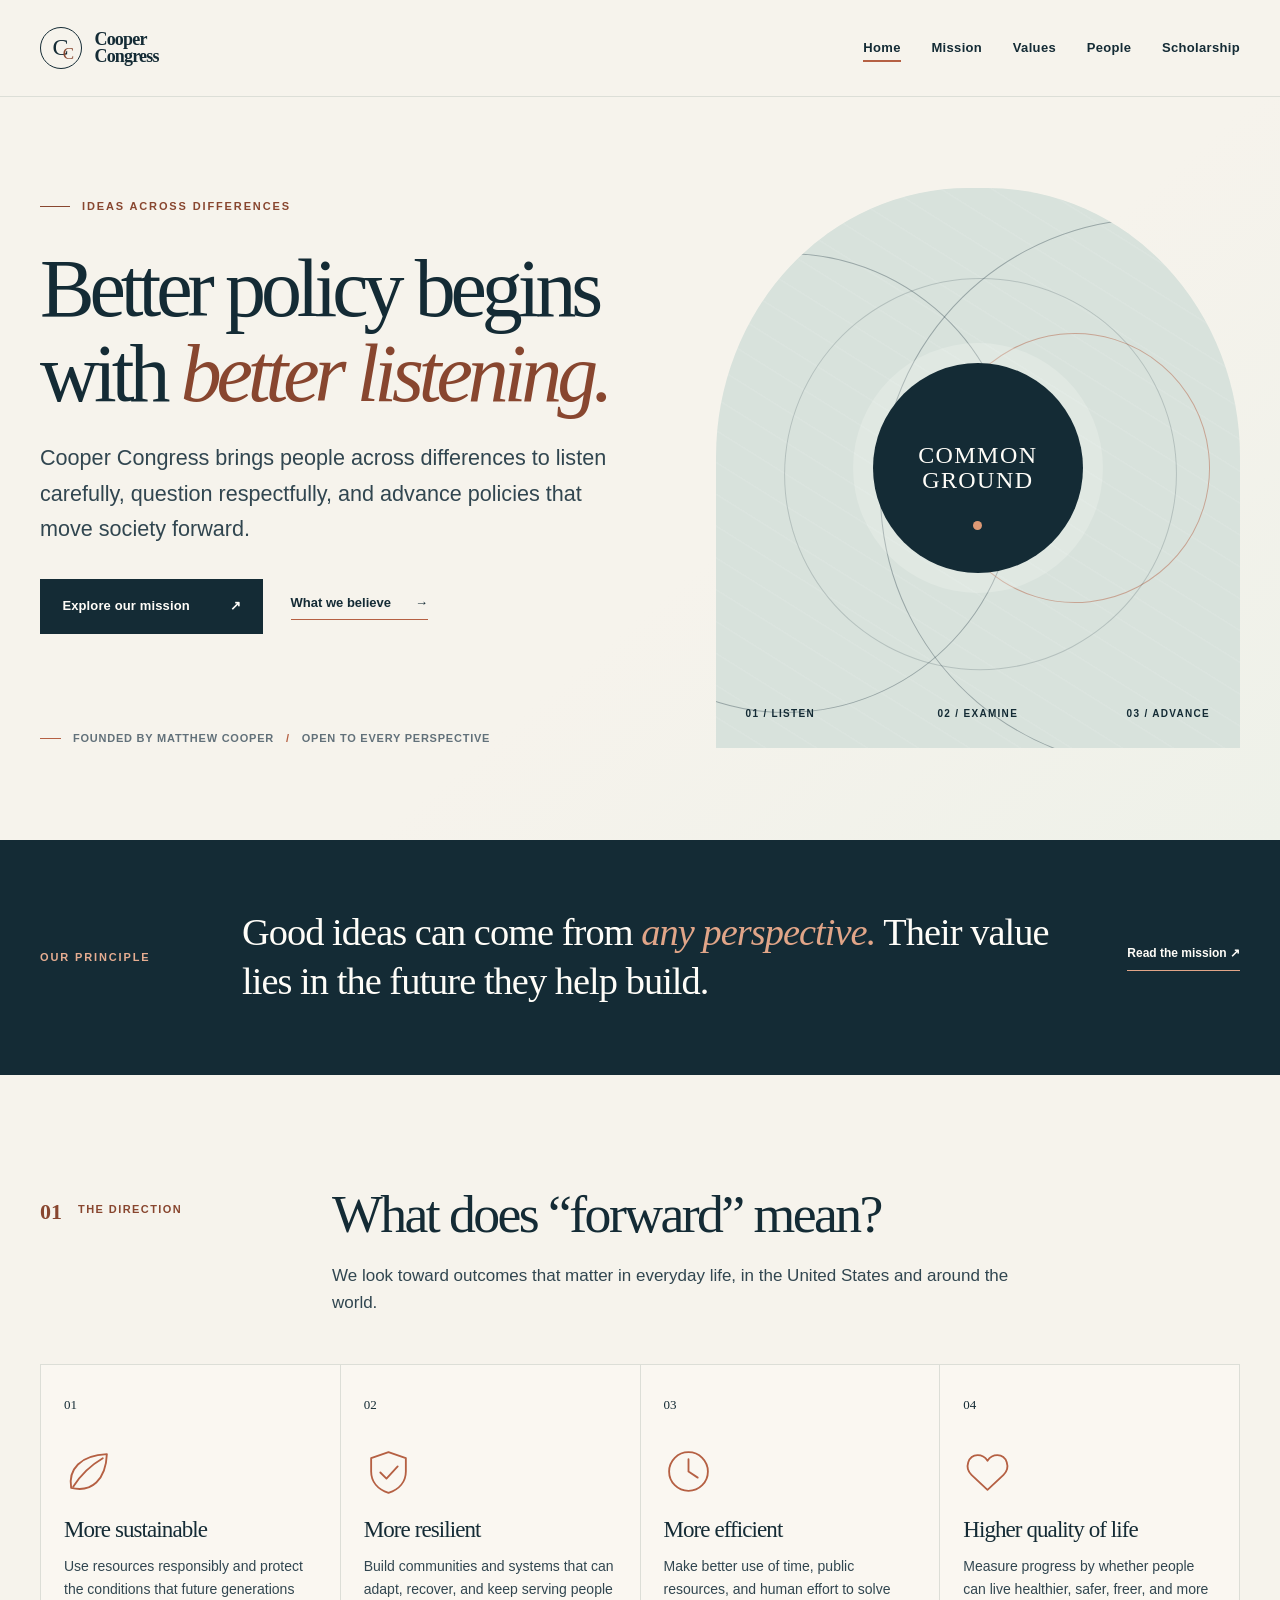
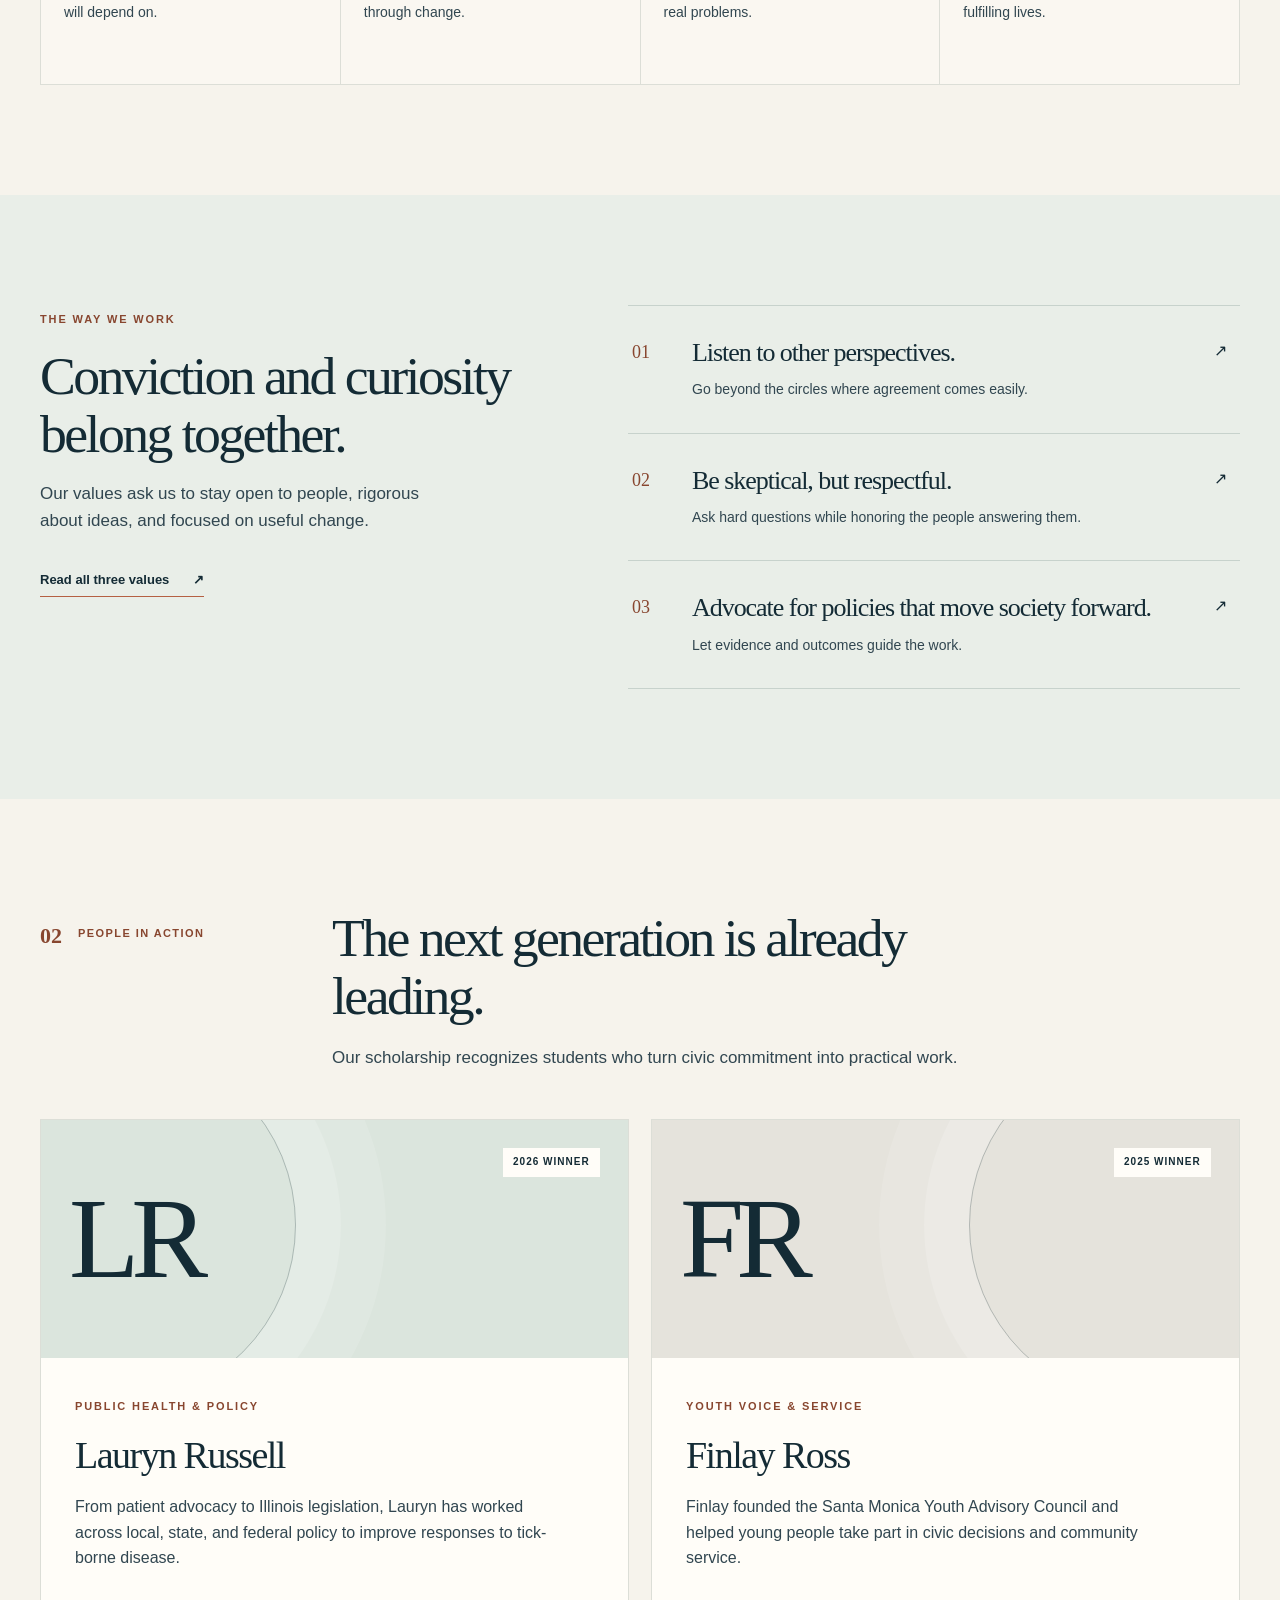
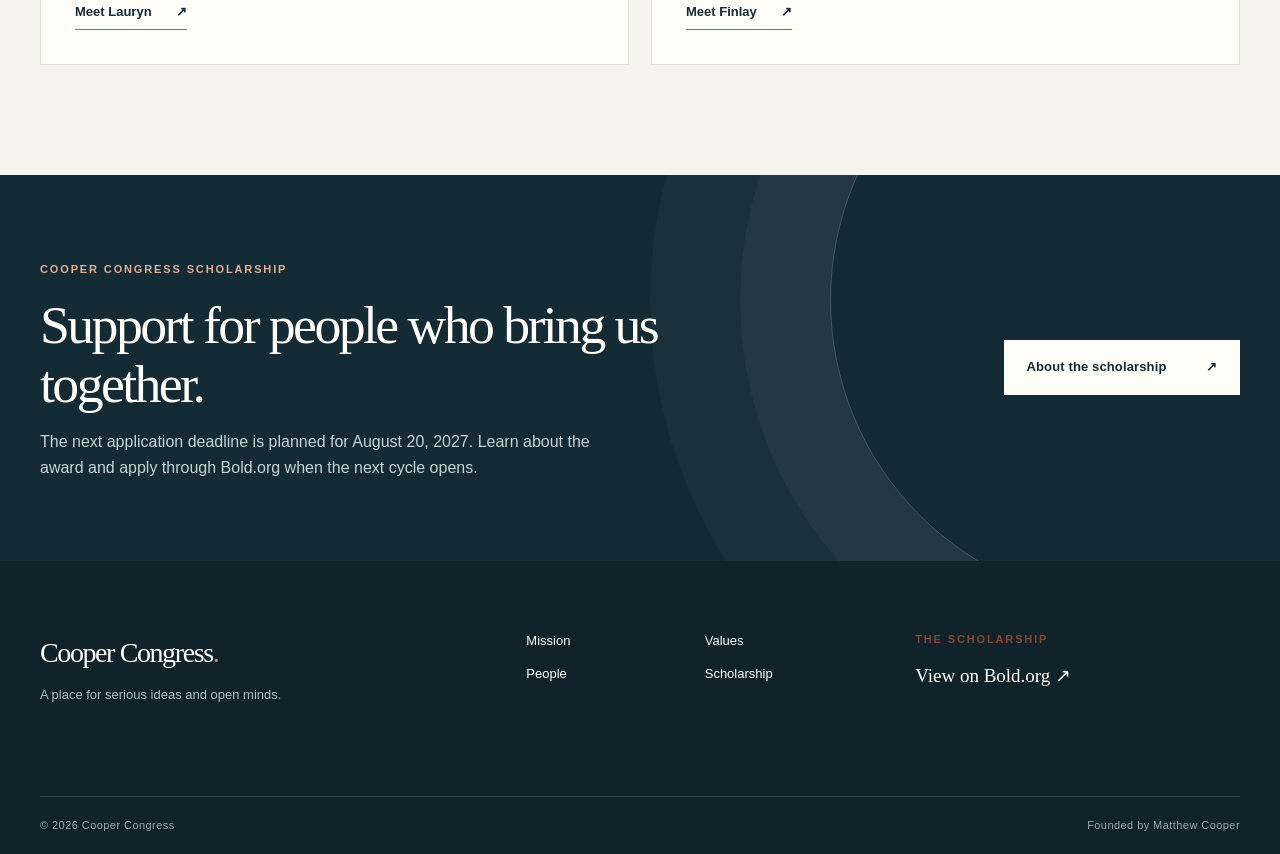
==== commit b184296f: "Replace abstract outcome marks with civic line icons" ====
--- a/index.html
+++ b/index.html
@@ -69,10 +69,10 @@
       <div><h2>What does “forward” mean?</h2><p>We look toward outcomes that matter in everyday life, in the United States and around the world.</p></div>
     </div>
     <div class="outcome-grid">
-      <article class="outcome-card"><span class="card-number">01</span><div class="outcome-symbol symbol-sustain" aria-hidden="true"></div><h3>More sustainable</h3><p>Use resources responsibly and protect the conditions that future generations will depend on.</p></article>
-      <article class="outcome-card"><span class="card-number">02</span><div class="outcome-symbol symbol-resilient" aria-hidden="true"></div><h3>More resilient</h3><p>Build communities and systems that can adapt, recover, and keep serving people through change.</p></article>
-      <article class="outcome-card"><span class="card-number">03</span><div class="outcome-symbol symbol-efficient" aria-hidden="true"></div><h3>More efficient</h3><p>Make better use of time, public resources, and human effort to solve real problems.</p></article>
-      <article class="outcome-card"><span class="card-number">04</span><div class="outcome-symbol symbol-life" aria-hidden="true"></div><h3>Higher quality of life</h3><p>Measure progress by whether people can live healthier, safer, freer, and more fulfilling lives.</p></article>
+      <article class="outcome-card"><span class="card-number">01</span><svg class="outcome-symbol" viewBox="0 0 48 48" aria-hidden="true" focusable="false"><path d="M7 40C4 22 16 8 42 7c-1 25-15 38-35 33Z"/><path d="M9 39c8-13 17-21 29-28"/></svg><h3>More sustainable</h3><p>Use resources responsibly and protect the conditions that future generations will depend on.</p></article>
+      <article class="outcome-card"><span class="card-number">02</span><svg class="outcome-symbol" viewBox="0 0 48 48" aria-hidden="true" focusable="false"><path d="M24 5 41 11v13c0 10-6.5 17.5-17 21C13.5 41.5 7 34 7 24V11L24 5Z"/><path d="m16 25 6 6 11-12"/></svg><h3>More resilient</h3><p>Build communities and systems that can adapt, recover, and keep serving people through change.</p></article>
+      <article class="outcome-card"><span class="card-number">03</span><svg class="outcome-symbol" viewBox="0 0 48 48" aria-hidden="true" focusable="false"><circle cx="24" cy="24" r="19"/><path d="M24 12v12l9 6"/></svg><h3>More efficient</h3><p>Make better use of time, public resources, and human effort to solve real problems.</p></article>
+      <article class="outcome-card"><span class="card-number">04</span><svg class="outcome-symbol" viewBox="0 0 48 48" aria-hidden="true" focusable="false"><path d="M24 42 8.3 27.3C1 20.3 5.2 8 14.3 8c4.2 0 7.6 2.3 9.7 5.4C26.1 10.3 29.5 8 33.7 8c9.1 0 13.3 12.3 6 19.3L24 42Z"/></svg><h3>Higher quality of life</h3><p>Measure progress by whether people can live healthier, safer, freer, and more fulfilling lives.</p></article>
     </div>
   </div>
 </section>
--- a/assets/css/styles.css
+++ b/assets/css/styles.css
@@ -86,15 +86,7 @@
 .outcome-card{min-height:320px;padding:26px 23px 28px;border-right:1px solid var(--line);border-bottom:1px solid var(--line);background:rgba(255,253,248,.42);transition:background .2s ease,transform .2s ease}
 .outcome-card:hover{background:var(--white);transform:translateY(-4px);box-shadow:var(--shadow)}
 .card-number{font-family:var(--display);font-size:13px}
-.outcome-symbol{width:49px;height:49px;margin:30px 0 20px;position:relative}
-.symbol-sustain{border:2px solid var(--copper);border-radius:50%}
-.symbol-sustain::after{content:"";position:absolute;left:11px;top:4px;width:24px;height:32px;border-left:2px solid var(--copper);transform:rotate(35deg)}
-.symbol-resilient{border:2px solid var(--copper);border-radius:50% 50% 0 0}
-.symbol-resilient::after{content:"";position:absolute;inset:12px;border:2px solid var(--copper);border-radius:50% 50% 0 0}
-.symbol-efficient{border:2px solid var(--copper);transform:rotate(45deg)}
-.symbol-efficient::after{content:"";position:absolute;width:13px;height:13px;top:16px;left:16px;background:var(--copper)}
-.symbol-life{border:2px solid var(--copper);border-radius:50%}
-.symbol-life::after{content:"";position:absolute;width:21px;height:21px;top:12px;left:12px;border:2px solid var(--copper);border-radius:50%}
+.outcome-symbol{display:block;width:49px;height:49px;margin:30px 0 20px;fill:none;stroke:var(--copper);stroke-width:1.8;stroke-linecap:round;stroke-linejoin:round}
 .outcome-card h3{font-size:23px;margin-bottom:.75rem}
 .outcome-card p{font-size:14px;color:var(--ink-soft);line-height:1.65;margin:0}
 .values-preview{background:#e9eee8}
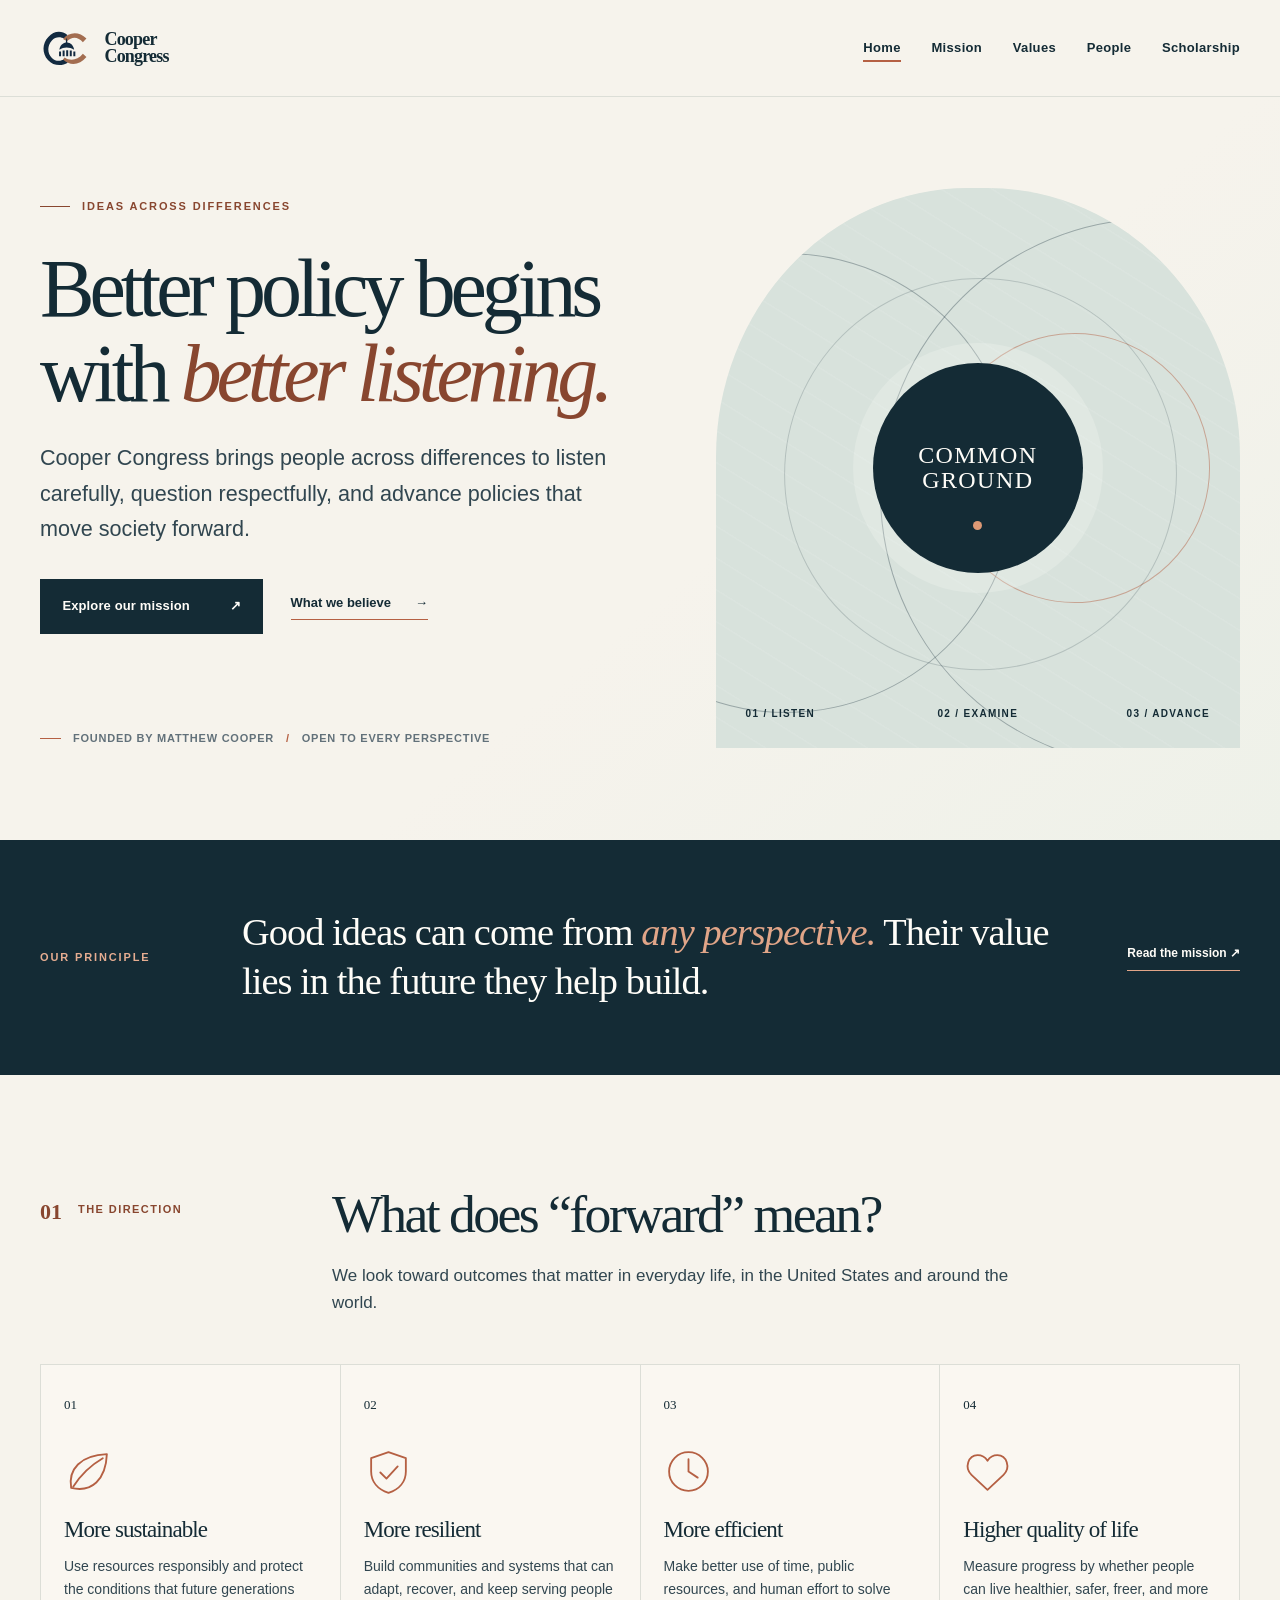
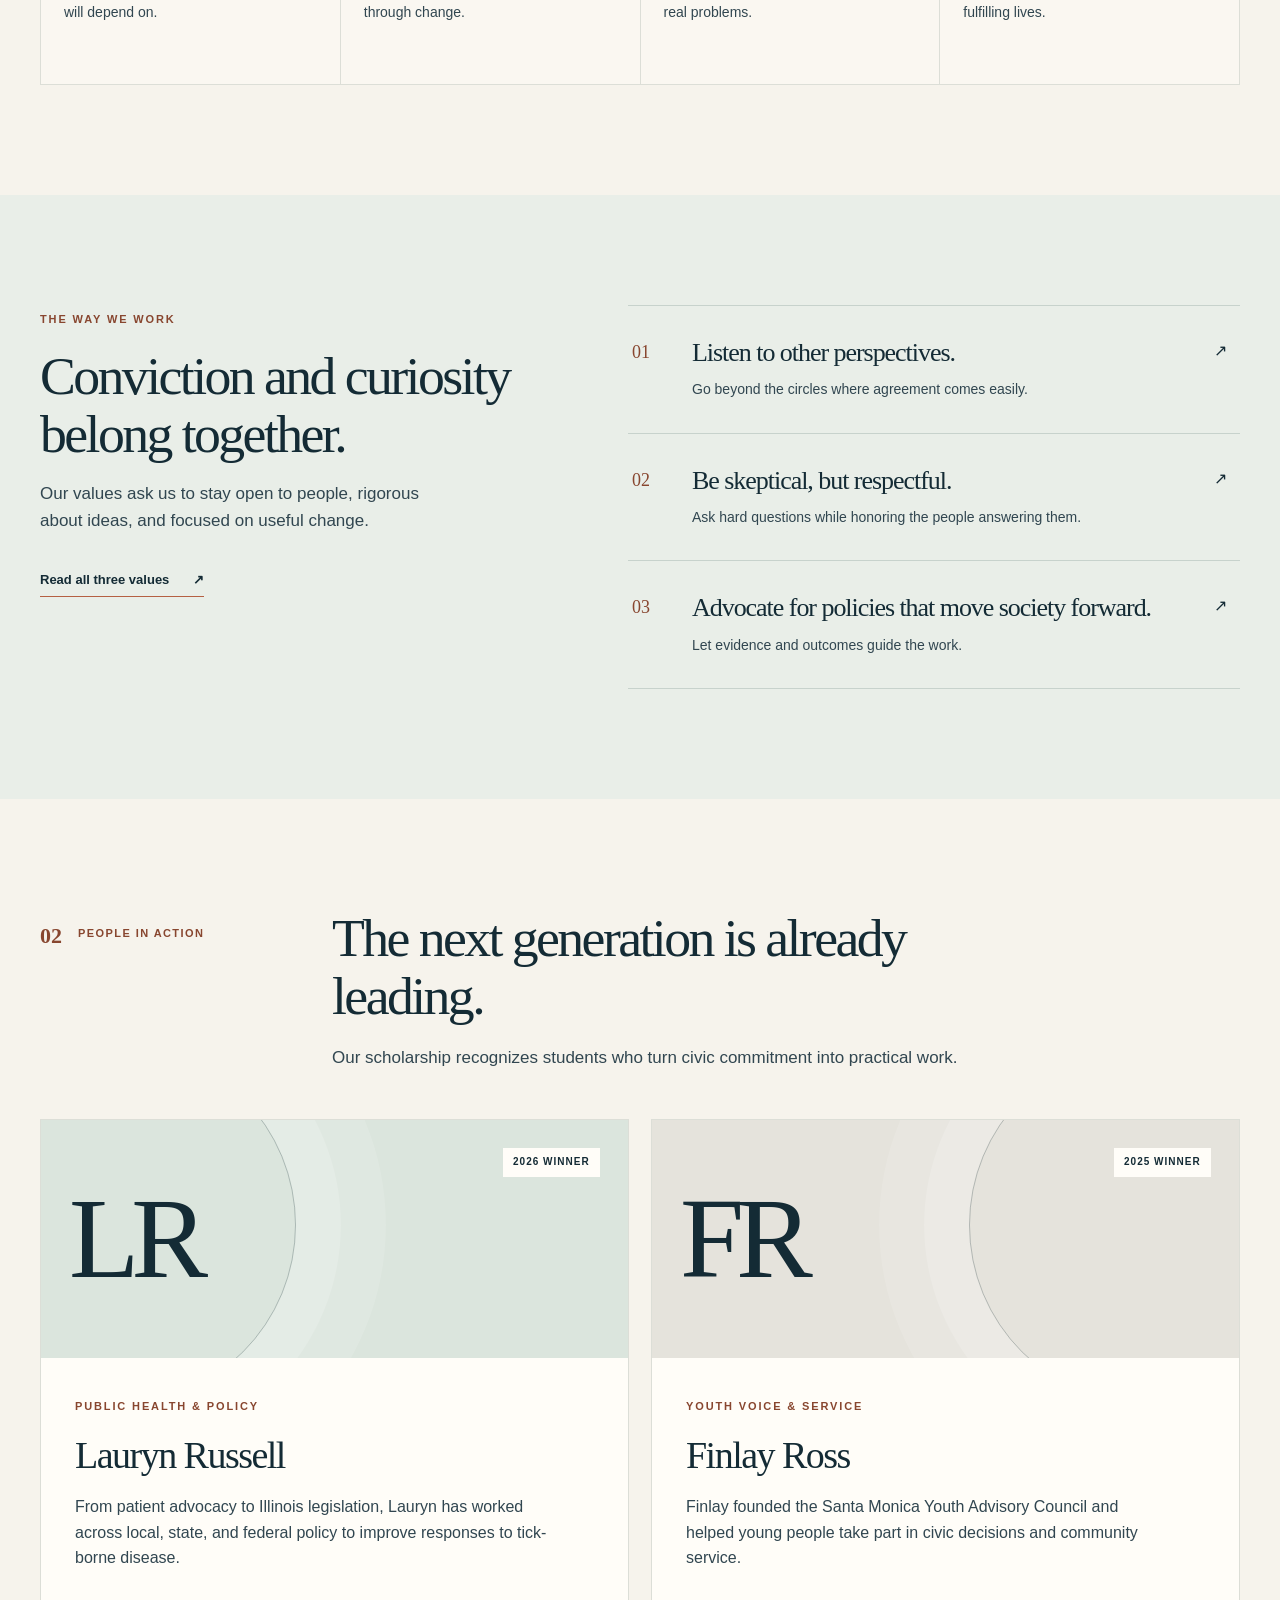
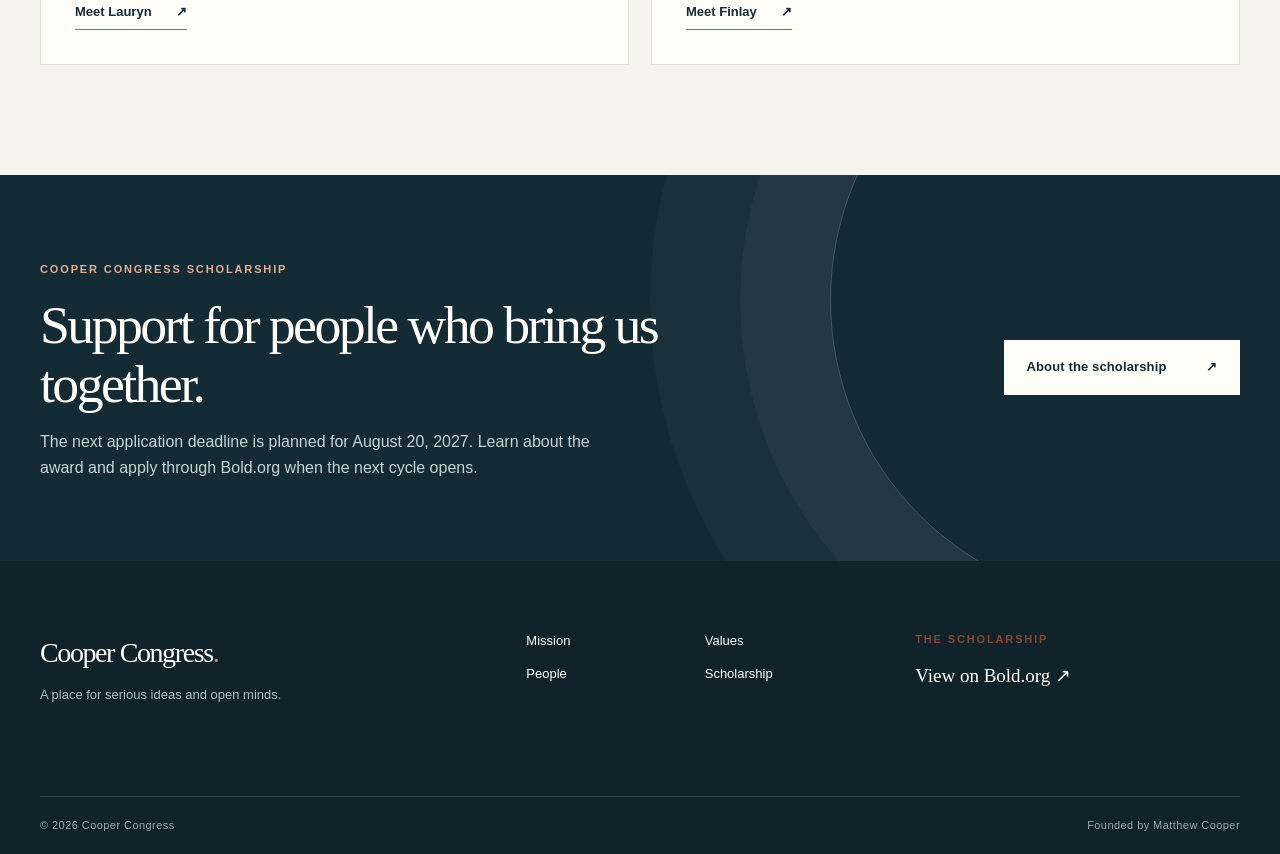
==== commit 287ec0ff: "Use Capitol CC mark across site" ====
--- a/index.html
+++ b/index.html
@@ -20,7 +20,7 @@
   <header class="site-header">
     <div class="header-inner shell">
       <a class="brand" href="./index.html" aria-label="Cooper Congress home">
-        <span class="brand-mark" aria-hidden="true"><span>C</span><span>C</span></span>
+        <img class="brand-mark" src="./assets/images/favicon.svg" alt="" width="52" height="43">
         <span class="brand-name">Cooper<br>Congress</span>
       </a>
       <button class="menu-toggle" type="button" aria-expanded="false" aria-controls="site-nav" aria-label="Open navigation">
--- a/assets/css/styles.css
+++ b/assets/css/styles.css
@@ -22,9 +22,7 @@
 .site-header{position:relative;z-index:10;background:var(--paper);border-bottom:1px solid var(--line)}
 .header-inner{min-height:96px;display:flex;align-items:center;justify-content:space-between;gap:2rem}
 .brand{display:flex;align-items:center;gap:.78rem;width:max-content}
-.brand-mark{display:grid;place-items:center;position:relative;width:42px;height:42px;border:1.5px solid var(--ink);border-radius:50%;font-family:var(--display);font-size:24px;letter-spacing:-.2em;line-height:1}
-.brand-mark span:first-child{transform:translate(-3px,-1px)}
-.brand-mark span:last-child{position:absolute;transform:translate(5px,5px);font-size:17px;color:var(--copper-dark)}
+.brand-mark{display:block;width:52px;height:auto;flex:none}
 .brand-name{font-family:var(--display);font-weight:700;font-size:18px;line-height:.95;letter-spacing:-.045em}
 .site-nav{display:flex;align-items:center;gap:clamp(1.2rem,2.4vw,2.7rem)}
 .site-nav a{position:relative;font-size:13px;font-weight:700;letter-spacing:.025em;padding:.6rem 0}
@@ -205,6 +203,11 @@
 .simple-winners strong{font-family:var(--display);font-size:26px;font-weight:400}
 .simple-winners em{font-family:var(--body);font-style:normal;font-size:14px;color:var(--ink-soft)}
 .simple-winners b{font-weight:400}
+.contribute-section{background:#e9eee8;scroll-margin-top:1rem}
+.contribute-inner{display:grid;grid-template-columns:minmax(0,1fr) auto;align-items:end;gap:3rem}
+.contribute-inner h2{max-width:730px;margin:1rem 0}
+.contribute-inner p{max-width:680px;color:var(--ink-soft);font-size:17px;margin:0}
+.contribute-inner .button{white-space:nowrap}
 .not-found{min-height:580px}
 .not-found .button{margin-top:2rem}
 .site-footer{background:#10232b;color:var(--white)}
@@ -269,6 +272,8 @@
   .simple-winners a{grid-template-columns:70px 1fr 20px;gap:.4rem 1rem}
   .simple-winners em{grid-column:2}
   .simple-winners b{grid-row:1;grid-column:3}
+  .contribute-inner{grid-template-columns:1fr;align-items:start;gap:2rem}
+  .contribute-inner .button{justify-self:start}
   .footer-main{grid-template-columns:1fr 1fr}
   .footer-main>div:first-child{grid-column:1/-1}
 }
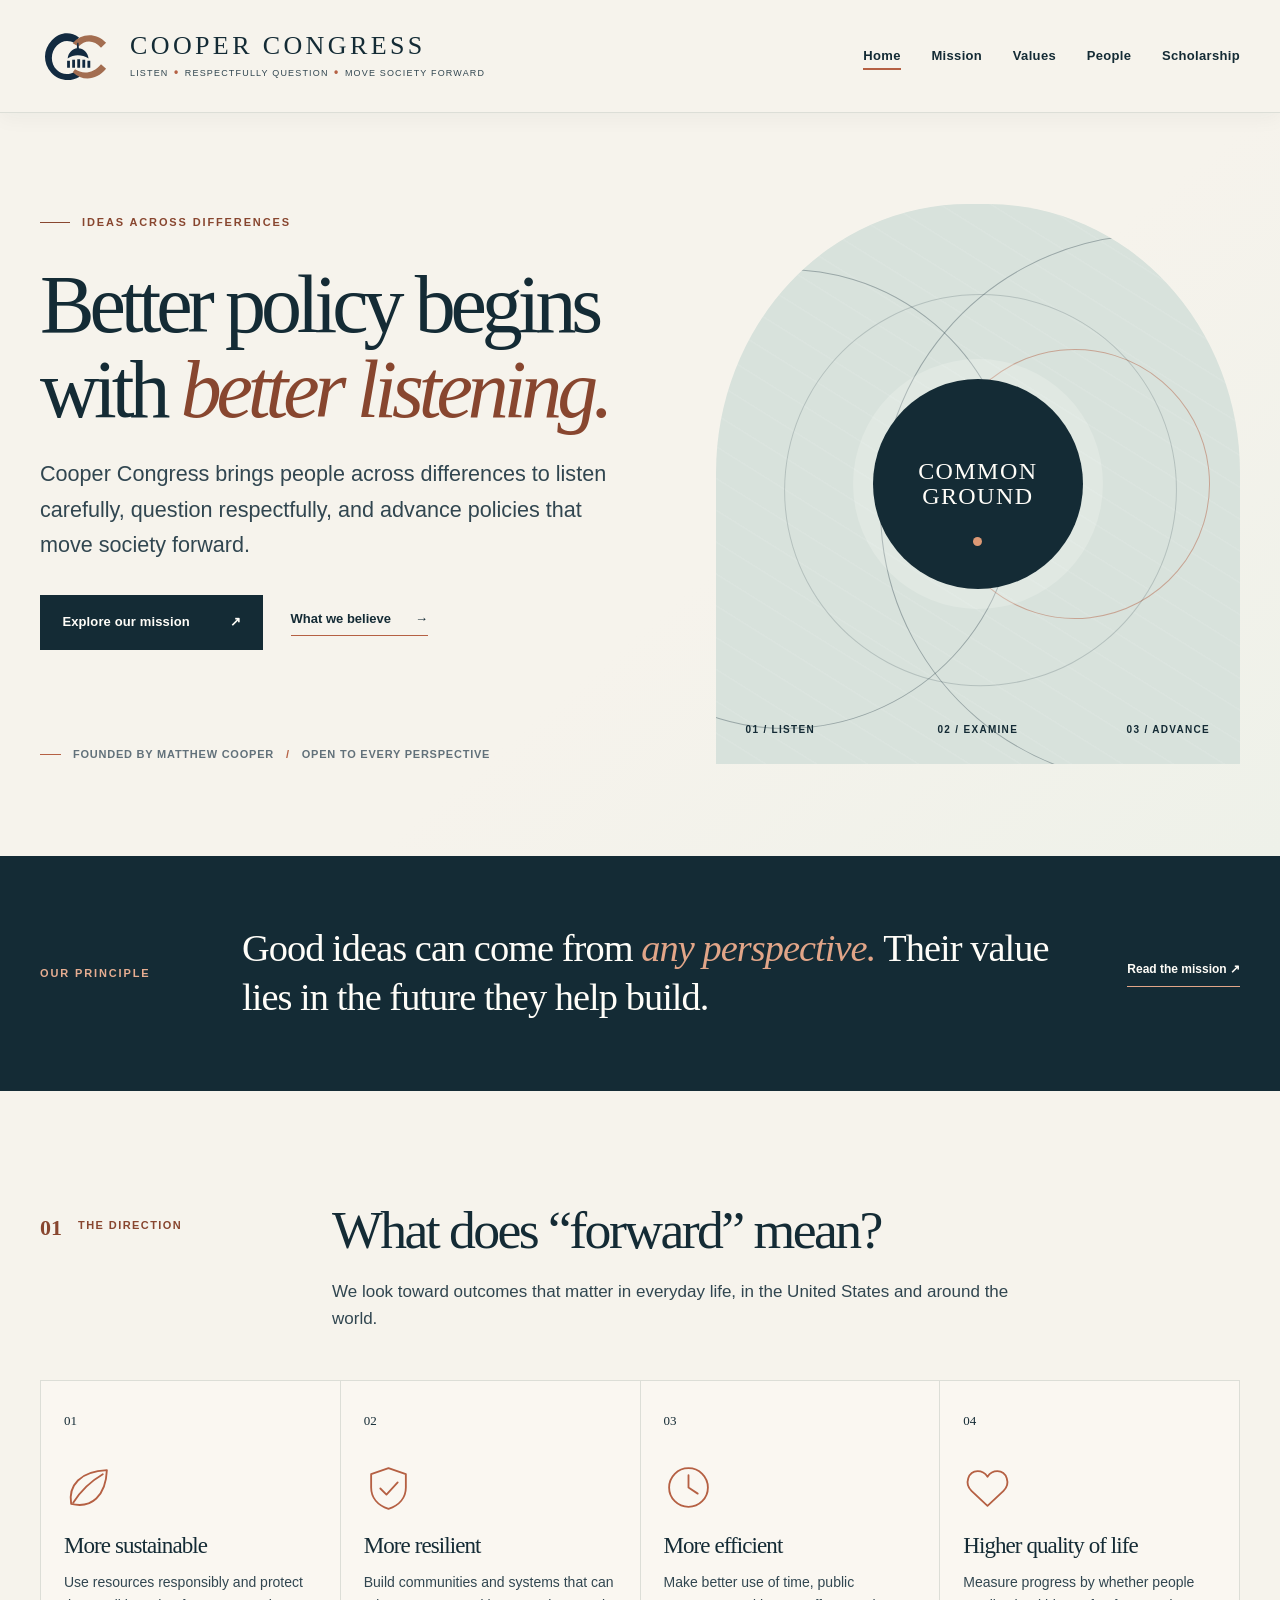
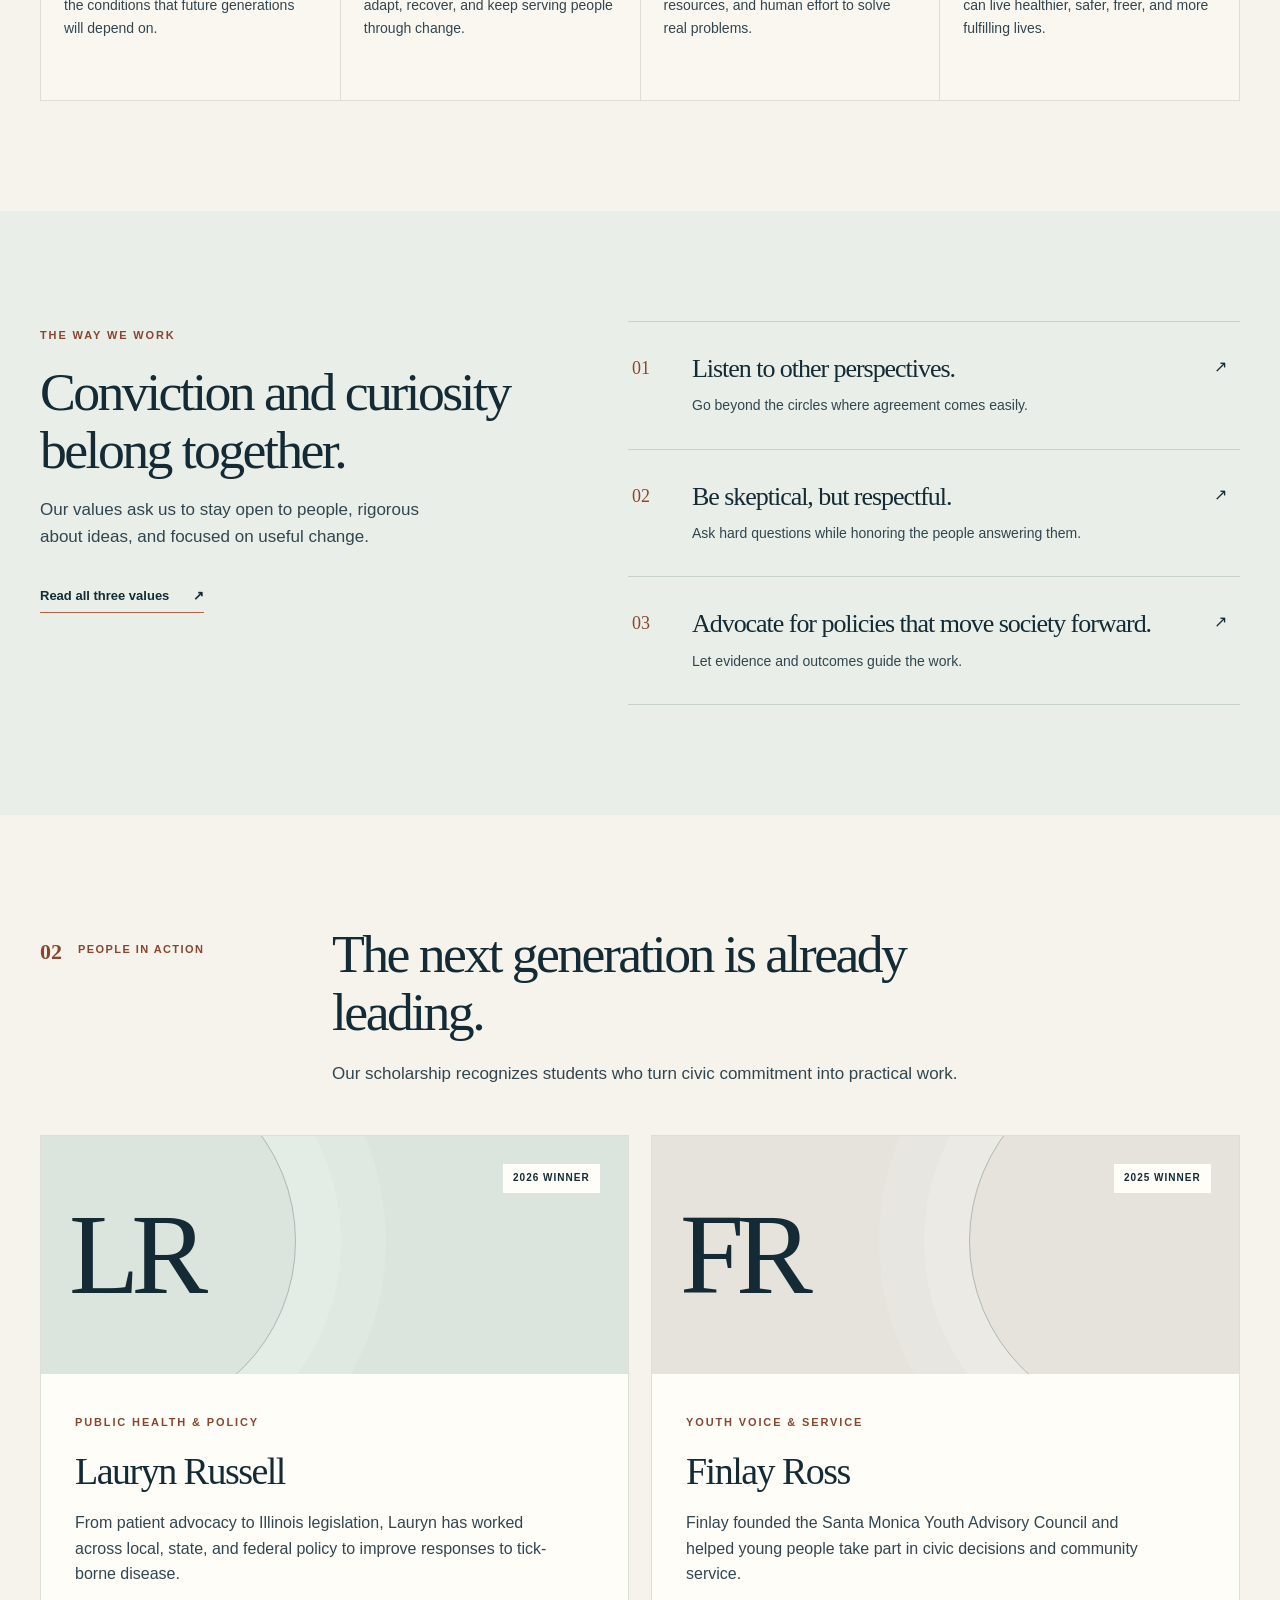
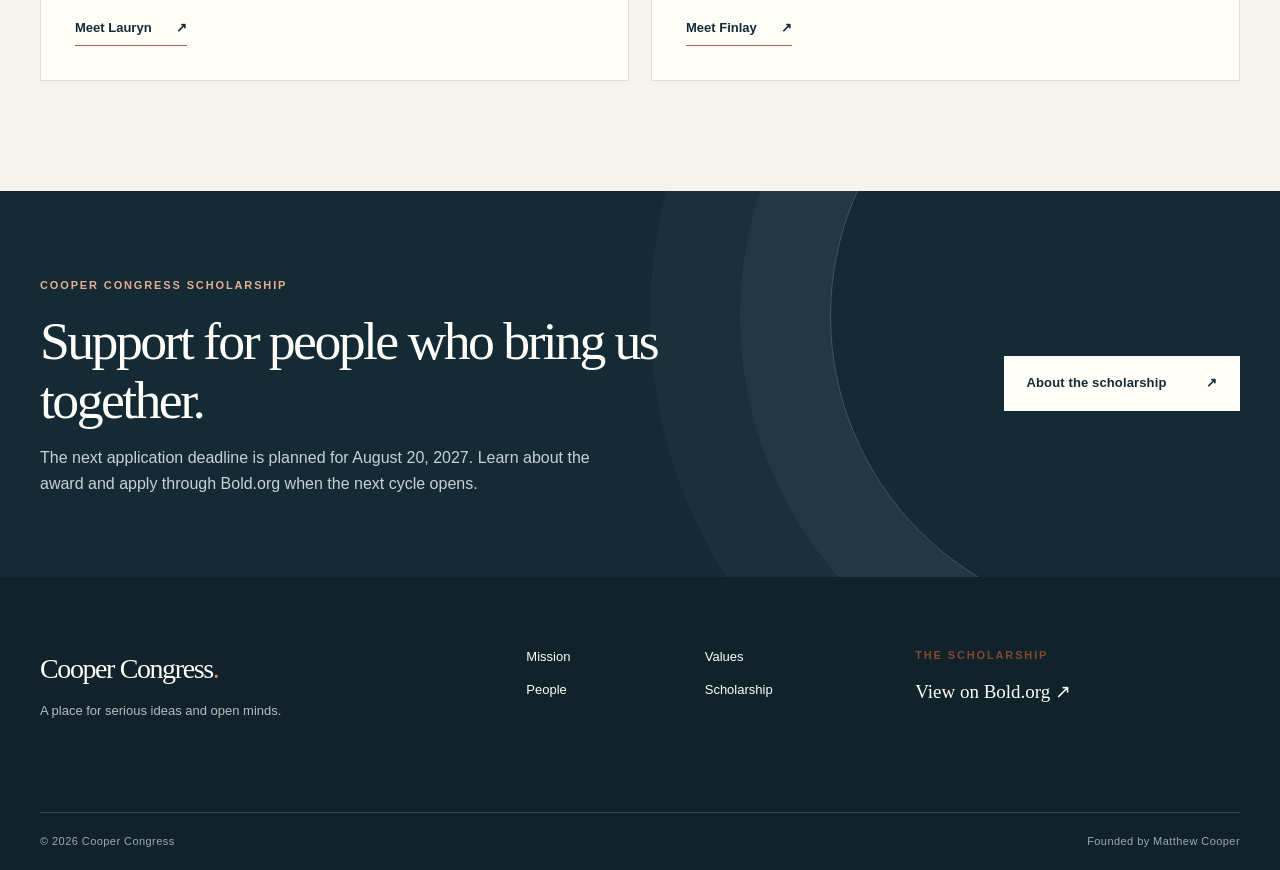
==== commit 40e0067f: "Refine brand header and keep it visible on scroll" ====
--- a/index.html
+++ b/index.html
@@ -20,8 +20,11 @@
   <header class="site-header">
     <div class="header-inner shell">
       <a class="brand" href="./index.html" aria-label="Cooper Congress home">
-        <img class="brand-mark" src="./assets/images/favicon.svg" alt="" width="52" height="43">
-        <span class="brand-name">Cooper<br>Congress</span>
+        <img class="brand-mark" src="./assets/images/favicon.svg" alt="" width="74" height="62">
+        <span class="brand-copy">
+          <span class="brand-name">Cooper Congress</span>
+          <span class="brand-tagline">Listen <b>•</b> Respectfully question <b>•</b> Move society forward</span>
+        </span>
       </a>
       <button class="menu-toggle" type="button" aria-expanded="false" aria-controls="site-nav" aria-label="Open navigation">
         <span></span><span></span><span></span>
--- a/assets/css/styles.css
+++ b/assets/css/styles.css
@@ -5,7 +5,7 @@
   --shell:1200px;--shadow:0 20px 50px rgba(20,43,53,.09)
 }
 *,*::before,*::after{box-sizing:border-box}
-html{scroll-behavior:smooth}
+html{scroll-behavior:smooth;scroll-padding-top:120px}
 body{margin:0;background:var(--paper);color:var(--ink);font-family:var(--body);font-size:16px;line-height:1.6}
 button,input{font:inherit}
 button,a{-webkit-tap-highlight-color:transparent}
@@ -16,14 +16,17 @@
 img,svg{max-width:100%}
 ::selection{background:#eac7b6;color:var(--ink)}
 :focus-visible{outline:3px solid var(--copper);outline-offset:4px}
-.skip-link{position:absolute;z-index:20;left:1rem;top:-5rem;background:var(--white);padding:.7rem 1rem;font-weight:700}
+.skip-link{position:fixed;z-index:60;left:1rem;top:-5rem;background:var(--white);padding:.7rem 1rem;font-weight:700}
 .skip-link:focus{top:1rem}
 .shell{width:min(calc(100% - 64px),var(--shell));margin-inline:auto}
-.site-header{position:relative;z-index:10;background:var(--paper);border-bottom:1px solid var(--line)}
-.header-inner{min-height:96px;display:flex;align-items:center;justify-content:space-between;gap:2rem}
-.brand{display:flex;align-items:center;gap:.78rem;width:max-content}
-.brand-mark{display:block;width:52px;height:auto;flex:none}
-.brand-name{font-family:var(--display);font-weight:700;font-size:18px;line-height:.95;letter-spacing:-.045em}
+.site-header{position:sticky;top:0;z-index:50;background:var(--paper);border-bottom:1px solid var(--line);box-shadow:0 5px 20px rgba(20,43,53,.045)}
+.header-inner{min-height:112px;display:flex;align-items:center;justify-content:space-between;gap:2rem}
+.brand{display:flex;align-items:center;gap:1rem;flex:none}
+.brand-mark{display:block;width:74px;height:auto;flex:none}
+.brand-copy{display:flex;flex-direction:column;gap:.3rem}
+.brand-name{font-family:var(--display);font-weight:400;font-size:26px;line-height:1.1;letter-spacing:.13em;text-transform:uppercase;white-space:nowrap}
+.brand-tagline{font-size:9px;line-height:1.3;letter-spacing:.13em;text-transform:uppercase;white-space:nowrap;color:var(--ink-soft)}
+.brand-tagline b{color:var(--copper);font-size:12px;padding-inline:.15em}
 .site-nav{display:flex;align-items:center;gap:clamp(1.2rem,2.4vw,2.7rem)}
 .site-nav a{position:relative;font-size:13px;font-weight:700;letter-spacing:.025em;padding:.6rem 0}
 .site-nav a::after{content:"";position:absolute;left:0;right:0;bottom:.35rem;height:2px;background:var(--copper);transform:scaleX(0);transform-origin:left;transition:transform .2s ease}
@@ -89,7 +92,7 @@
 .outcome-card p{font-size:14px;color:var(--ink-soft);line-height:1.65;margin:0}
 .values-preview{background:#e9eee8}
 .two-column{display:grid;grid-template-columns:40% minmax(0,1fr);gap:9%}
-.sticky-heading{align-self:start;position:sticky;top:2rem}
+.sticky-heading{align-self:start;position:sticky;top:140px}
 .sticky-heading h2{margin:1rem 0}
 .sticky-heading p{color:var(--ink-soft);font-size:17px;max-width:390px;margin-bottom:2rem}
 .value-list{border-top:1px solid #c7d2cc}
@@ -221,6 +224,11 @@
 .footer-action a{font-family:var(--display);font-size:19px}
 .footer-bottom{display:flex;justify-content:space-between;gap:1rem;border-top:1px solid rgba(255,255,255,.16);padding-block:20px;color:#99acb0;font-size:11px;letter-spacing:.04em}
 @media(max-width:1000px){
+  .header-inner{gap:1rem}
+  .brand-mark{width:60px}
+  .brand-name{font-size:21px;letter-spacing:.11em}
+  .brand-tagline{display:none}
+  .site-nav{gap:1.1rem}
   .hero-grid{gap:3%}.hero-art{min-height:500px}
   .section-heading,.split-prose{grid-template-columns:180px 1fr}
   .outcome-grid{grid-template-columns:repeat(2,1fr)}
@@ -229,6 +237,9 @@
 @media(max-width:760px){
   .shell{width:min(calc(100% - 36px),var(--shell))}
   .header-inner{min-height:76px}
+  .brand{gap:.55rem}
+  .brand-mark{width:49px}
+  .brand-name{font-size:18px;letter-spacing:.065em}
   .menu-toggle{width:44px;height:44px;display:flex;flex-direction:column;justify-content:center;align-items:center;gap:5px;border:1px solid var(--line);background:transparent;cursor:pointer}
   .menu-toggle span{display:block;width:19px;height:2px;background:var(--ink)}
   .site-nav{display:flex;flex-direction:column;align-items:stretch;gap:0;position:absolute;top:100%;left:0;right:0;padding:10px 18px 20px;background:var(--paper);border-bottom:1px solid var(--line);box-shadow:var(--shadow)}
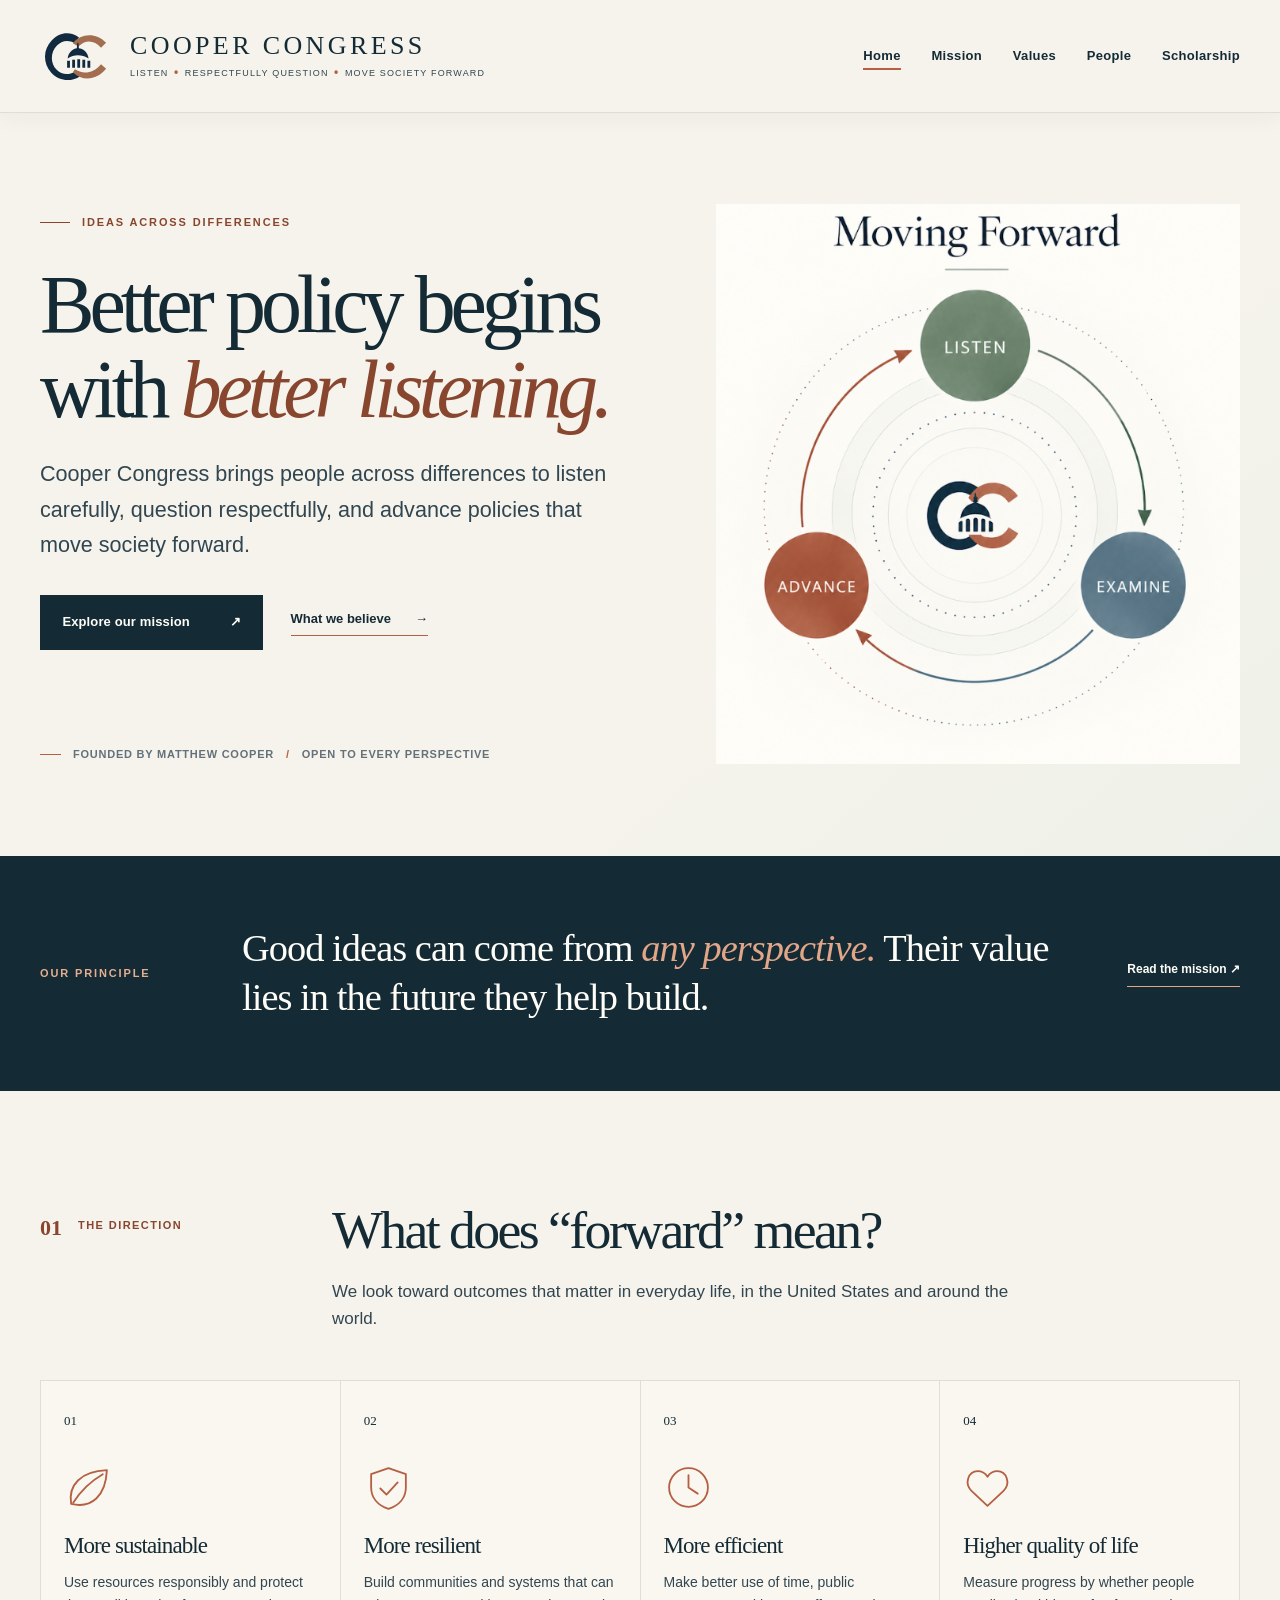
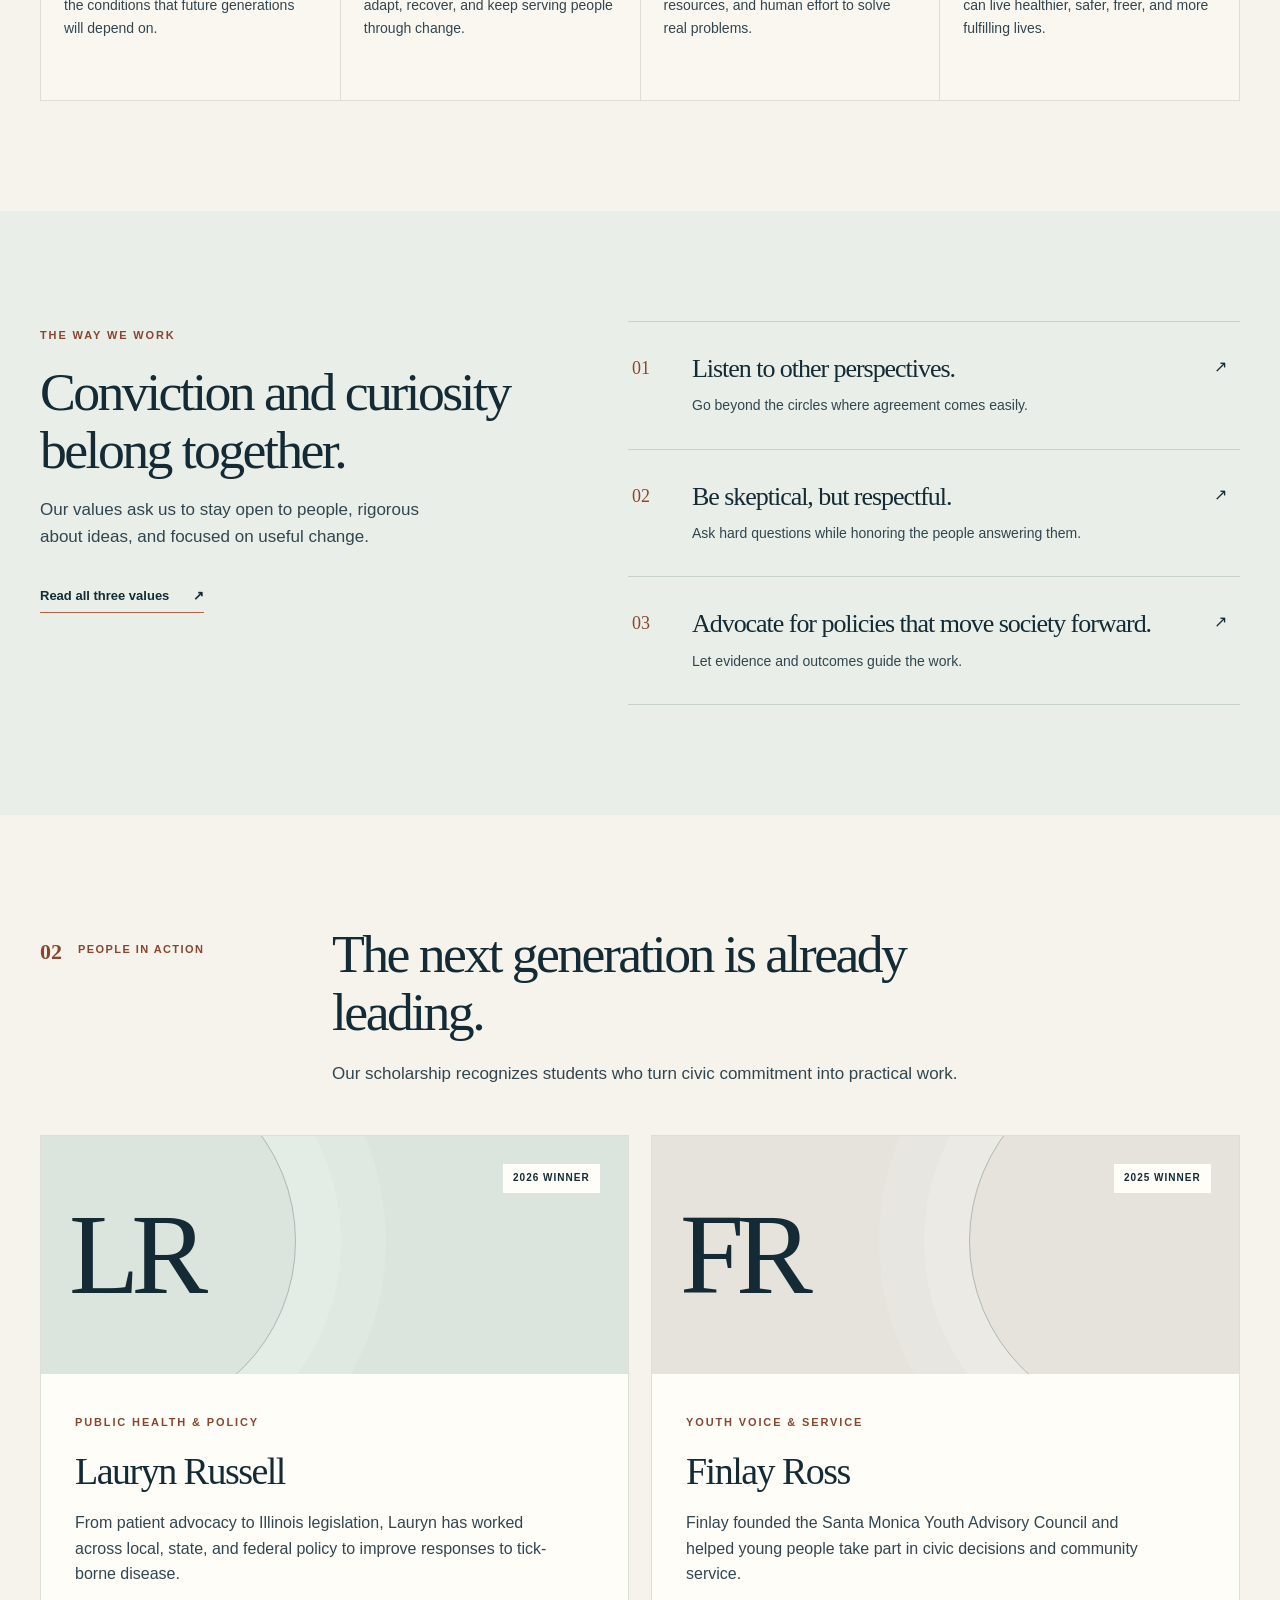
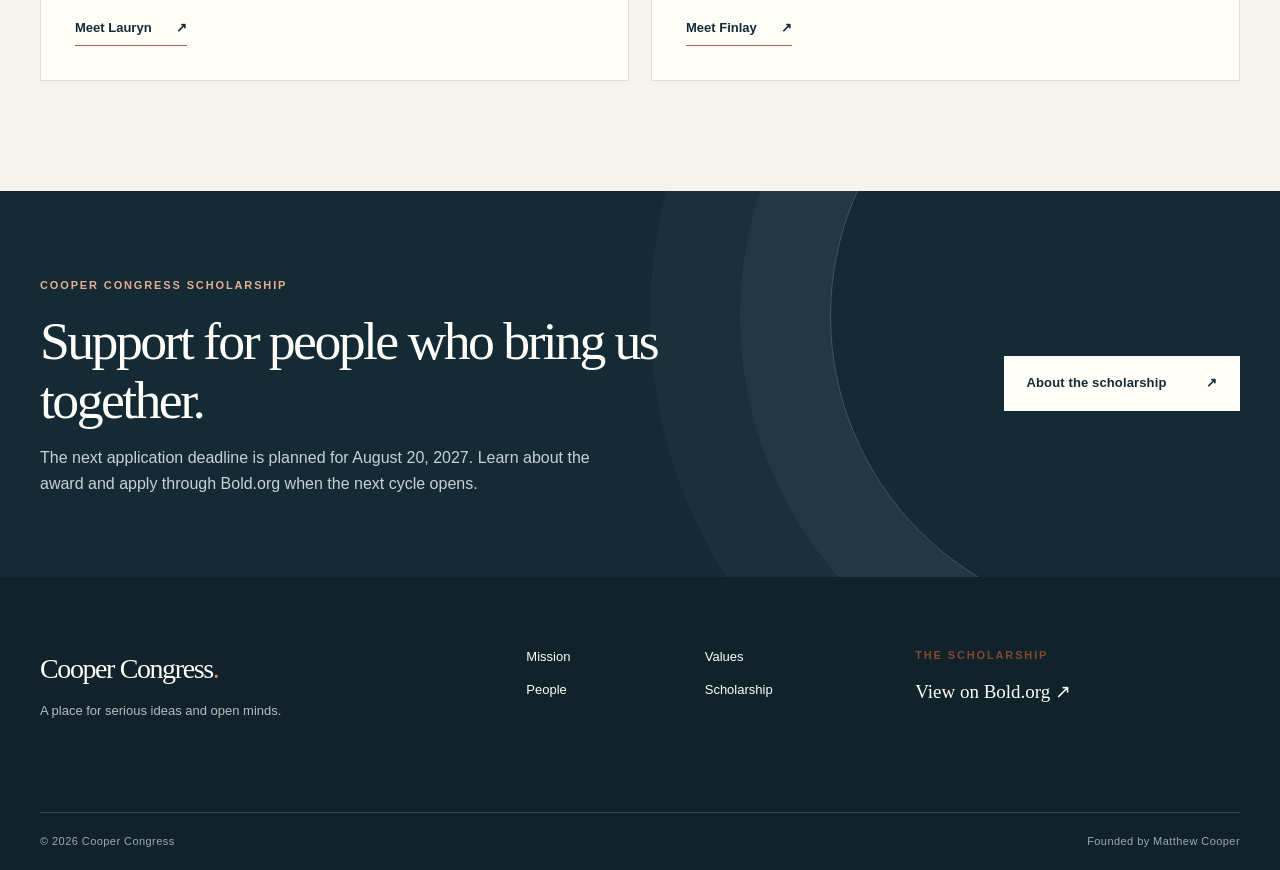
==== commit 4d87cf11: "Replace home illustration with Moving Forward diagram" ====
--- a/index.html
+++ b/index.html
@@ -45,15 +45,7 @@
       </div>
       <div class="hero-caption"><span class="tiny-rule"></span> Founded by Matthew Cooper <span class="caption-divider">/</span> Open to every perspective</div>
     </div>
-    <div class="hero-art" role="img" aria-label="Abstract lines converging on common ground: listen, examine, advance">
-      <div class="art-orbit art-orbit-one"></div>
-      <div class="art-orbit art-orbit-two"></div>
-      <div class="art-orbit art-orbit-three"></div>
-      <div class="art-center"><span>COMMON<br>GROUND</span><i></i></div>
-      <div class="art-label art-label-left">01 / Listen</div>
-      <div class="art-label art-label-middle">02 / Examine</div>
-      <div class="art-label art-label-right">03 / Advance</div>
-    </div>
+    <img class="hero-art" src="./assets/images/moving-forward.png" alt="Moving Forward: Listen, Examine, and Advance in a cycle around the Cooper Congress symbol." width="661" height="736" fetchpriority="high">
   </div>
 </section>
 
--- a/assets/css/styles.css
+++ b/assets/css/styles.css
@@ -60,17 +60,7 @@
 .hero-caption{display:flex;align-items:center;gap:.75rem;margin-top:6rem;font-size:11px;font-weight:700;letter-spacing:.07em;text-transform:uppercase;color:#62717a}
 .tiny-rule{width:21px;height:1px;background:var(--copper)}
 .caption-divider{color:var(--copper)}
-.hero-art{position:relative;min-height:560px;background:#d8e2dc;overflow:hidden;border-radius:48% 48% 0 0;isolation:isolate}
-.hero-art::before{content:"";position:absolute;inset:0;background:repeating-linear-gradient(32deg,transparent 0 25px,rgba(255,255,255,.18) 26px 27px);opacity:.45}
-.hero-art::after{content:"";position:absolute;width:75%;height:70%;left:13%;top:16%;border:1px solid rgba(20,43,53,.18);border-radius:50%;transform:rotate(-28deg)}
-.art-orbit{position:absolute;border:1px solid rgba(20,43,53,.32);border-radius:50%;transform:rotate(-28deg)}
-.art-orbit-one{width:460px;height:460px;left:-160px;top:65px}
-.art-orbit-two{width:550px;height:550px;right:-190px;top:30px}
-.art-orbit-three{width:270px;height:270px;right:30px;top:145px;border-color:rgba(181,96,67,.48)}
-.art-center{position:absolute;z-index:2;width:210px;height:210px;left:50%;top:50%;transform:translate(-50%,-50%);border-radius:50%;background:var(--ink);color:var(--white);display:grid;place-items:center;text-align:center;font-family:var(--display);font-size:24px;line-height:1.05;letter-spacing:.06em;box-shadow:0 0 0 20px rgba(255,253,248,.2)}
-.art-center i{position:absolute;width:9px;height:9px;background:#dd9975;bottom:43px;border-radius:50%}
-.art-label{position:absolute;z-index:3;bottom:26px;font-size:10px;letter-spacing:.13em;text-transform:uppercase;font-weight:800;color:var(--ink);white-space:nowrap}
-.art-label-left{left:30px}.art-label-middle{left:50%;transform:translateX(-50%);text-align:center}.art-label-right{right:30px}
+.hero-art{display:block;width:100%;height:560px;object-fit:cover;object-position:center}
 .statement-band{background:var(--ink);color:var(--white)}
 .statement-inner{display:grid;grid-template-columns:170px minmax(0,1fr) 150px;align-items:center;gap:2rem;padding-block:68px}
 .statement-inner p{font-family:var(--display);font-size:clamp(1.7rem,3vw,2.75rem);line-height:1.3;letter-spacing:-.025em;margin:0}
@@ -229,7 +219,7 @@
   .brand-name{font-size:21px;letter-spacing:.11em}
   .brand-tagline{display:none}
   .site-nav{gap:1.1rem}
-  .hero-grid{gap:3%}.hero-art{min-height:500px}
+  .hero-grid{gap:3%}.hero-art{height:500px}
   .section-heading,.split-prose{grid-template-columns:180px 1fr}
   .outcome-grid{grid-template-columns:repeat(2,1fr)}
   .footer-main{gap:2rem}
@@ -251,9 +241,7 @@
   .hero-copy{padding:0}
   .hero-copy h1{margin:1.5rem 0}
   .hero-caption{margin-top:3rem}
-  .hero-art{min-height:390px;border-radius:45% 45% 0 0}
-  .art-center{width:170px;height:170px;font-size:19px}
-  .art-center i{bottom:28px}
+  .hero-art{width:min(100%,526px);height:auto;justify-self:center}
   .statement-inner{grid-template-columns:1fr;gap:1.3rem;padding-block:55px}
   .statement-inner a{justify-self:start}
   .section{padding-block:75px}
@@ -291,9 +279,6 @@
 @media(max-width:480px){
   h1{font-size:clamp(3.1rem,14vw,4.2rem)}
   h2{font-size:clamp(2.2rem,10vw,3rem)}
-  .hero-art{min-height:330px}
-  .art-label{bottom:20px;font-size:8.5px;letter-spacing:.08em}
-  .art-label-left{left:14px}.art-label-right{right:14px}
   .button-row{align-items:flex-start;flex-direction:column;gap:1.2rem}
   .outcome-grid{grid-template-columns:1fr}
   .outcome-card{min-height:0}
